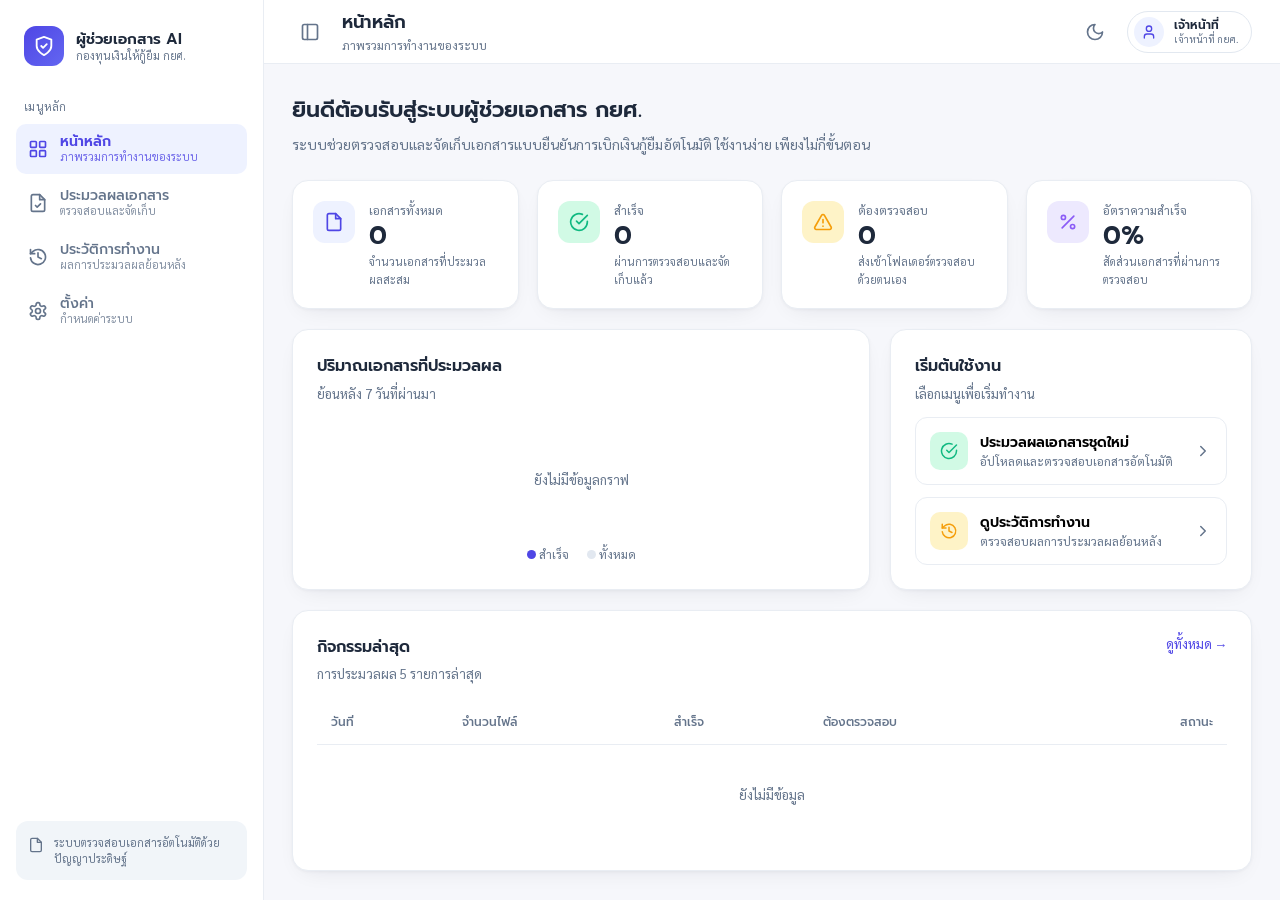
==== web/index.html @ 24e0b492 "feat: migrate to web-based UI with pywebview, add image support and enhanced document validation - R" ====
<!DOCTYPE html>
<html lang="th">
<head>
  <meta charset="UTF-8">
  <meta name="viewport" content="width=device-width, initial-scale=1.0">
  <title>ผู้ช่วยเอกสาร AI — กยศ.</title>
  <link rel="preconnect" href="https://fonts.googleapis.com">
  <link rel="preconnect" href="https://fonts.gstatic.com" crossorigin>
  <link href="https://fonts.googleapis.com/css2?family=Prompt:wght@400;500;600;700&family=Sarabun:wght@400;500;600;700&display=swap" rel="stylesheet">
  <link rel="stylesheet" href="style.css">
</head>
<body data-theme="light">
  <div class="app">
    <!-- ================= SIDEBAR ================= -->
    <aside class="sidebar" id="sidebar">
      <div class="brand">
        <div class="brand-logo">
          <svg viewBox="0 0 24 24" width="22" height="22" fill="none" stroke="currentColor" stroke-width="2" stroke-linecap="round" stroke-linejoin="round"><path d="M12 22s8-4 8-10V5l-8-3-8 3v7c0 6 8 10 8 10z"/><path d="m9 12 2 2 4-4"/></svg>
        </div>
        <div class="brand-text">
          <strong>ผู้ช่วยเอกสาร AI</strong>
          <span>กองทุนเงินให้กู้ยืม กยศ.</span>
        </div>
      </div>

      <div class="nav-label">เมนูหลัก</div>
      <nav class="nav">
        <button class="nav-item active" data-page="dashboard" data-tooltip="หน้าหลัก">
          <svg viewBox="0 0 24 24" width="20" height="20" fill="none" stroke="currentColor" stroke-width="2" stroke-linecap="round" stroke-linejoin="round"><rect x="3" y="3" width="7" height="7" rx="1"/><rect x="14" y="3" width="7" height="7" rx="1"/><rect x="14" y="14" width="7" height="7" rx="1"/><rect x="3" y="14" width="7" height="7" rx="1"/></svg>
          <span><b>หน้าหลัก</b><small>ภาพรวมการทำงานของระบบ</small></span>
        </button>
        <button class="nav-item" data-page="process" data-tooltip="ประมวลผลเอกสาร">
          <svg viewBox="0 0 24 24" width="20" height="20" fill="none" stroke="currentColor" stroke-width="2" stroke-linecap="round" stroke-linejoin="round"><path d="M14 2H6a2 2 0 0 0-2 2v16a2 2 0 0 0 2 2h12a2 2 0 0 0 2-2V8z"/><path d="M14 2v6h6"/><path d="m9 15 2 2 4-4"/></svg>
          <span><b>ประมวลผลเอกสาร</b><small>ตรวจสอบและจัดเก็บ</small></span>
        </button>
        <button class="nav-item" data-page="history" data-tooltip="ประวัติการทำงาน">
          <svg viewBox="0 0 24 24" width="20" height="20" fill="none" stroke="currentColor" stroke-width="2" stroke-linecap="round" stroke-linejoin="round"><path d="M3 3v5h5"/><path d="M3.05 13A9 9 0 1 0 6 5.3L3 8"/><path d="M12 7v5l4 2"/></svg>
          <span><b>ประวัติการทำงาน</b><small>ผลการประมวลผลย้อนหลัง</small></span>
        </button>
        <button class="nav-item" data-page="settings" data-tooltip="ตั้งค่า">
          <svg viewBox="0 0 24 24" width="20" height="20" fill="none" stroke="currentColor" stroke-width="2" stroke-linecap="round" stroke-linejoin="round"><path d="M12.22 2h-.44a2 2 0 0 0-2 2v.18a2 2 0 0 1-1 1.73l-.43.25a2 2 0 0 1-2 0l-.15-.08a2 2 0 0 0-2.73.73l-.22.38a2 2 0 0 0 .73 2.73l.15.1a2 2 0 0 1 1 1.72v.51a2 2 0 0 1-1 1.74l-.15.09a2 2 0 0 0-.73 2.73l.22.38a2 2 0 0 0 2.73.73l.15-.08a2 2 0 0 1 2 0l.43.25a2 2 0 0 1 1 1.73V20a2 2 0 0 0 2 2h.44a2 2 0 0 0 2-2v-.18a2 2 0 0 1 1-1.73l.43-.25a2 2 0 0 1 2 0l.15.08a2 2 0 0 0 2.73-.73l.22-.39a2 2 0 0 0-.73-2.73l-.15-.08a2 2 0 0 1-1-1.74v-.5a2 2 0 0 1 1-1.74l.15-.09a2 2 0 0 0 .73-2.73l-.22-.38a2 2 0 0 0-2.73-.73l-.15.08a2 2 0 0 1-2 0l-.43-.25a2 2 0 0 1-1-1.73V4a2 2 0 0 0-2-2z"/><circle cx="12" cy="12" r="3"/></svg>
          <span><b>ตั้งค่า</b><small>กำหนดค่าระบบ</small></span>
        </button>
      </nav>

      <div class="sidebar-foot">
        <svg viewBox="0 0 24 24" width="16" height="16" fill="none" stroke="currentColor" stroke-width="2" stroke-linecap="round" stroke-linejoin="round"><path d="M14 2H6a2 2 0 0 0-2 2v16a2 2 0 0 0 2 2h12a2 2 0 0 0 2-2V8z"/><path d="M14 2v6h6"/></svg>
        <span>ระบบตรวจสอบเอกสารอัตโนมัติด้วยปัญญาประดิษฐ์</span>
      </div>
    </aside>

    <!-- ================= MAIN ================= -->
    <main class="main">
      <header class="topbar">
        <button class="icon-btn" id="toggleSidebar" title="ซ่อน/แสดงเมนู">
          <svg viewBox="0 0 24 24" width="20" height="20" fill="none" stroke="currentColor" stroke-width="2" stroke-linecap="round" stroke-linejoin="round"><rect x="3" y="3" width="18" height="18" rx="2"/><path d="M9 3v18"/></svg>
        </button>
        <div class="topbar-title">
          <h1 id="pageTitle">หน้าหลัก</h1>
          <p id="pageSubtitle">ภาพรวมการทำงานของระบบ</p>
        </div>
        <div class="topbar-right">
          <button class="icon-btn" id="themeToggle" title="สลับธีม">
            <svg viewBox="0 0 24 24" width="20" height="20" fill="none" stroke="currentColor" stroke-width="2" stroke-linecap="round" stroke-linejoin="round"><path d="M12 3a6 6 0 0 0 9 9 9 9 0 1 1-9-9z"/></svg>
          </button>
          <div class="user-chip">
            <div class="avatar">
              <svg viewBox="0 0 24 24" width="16" height="16" fill="none" stroke="currentColor" stroke-width="2" stroke-linecap="round" stroke-linejoin="round"><path d="M19 21v-2a4 4 0 0 0-4-4H9a4 4 0 0 0-4 4v2"/><circle cx="12" cy="7" r="4"/></svg>
            </div>
            <div class="user-meta">
              <b>เจ้าหน้าที่</b>
              <small>เจ้าหน้าที่ กยศ.</small>
            </div>
          </div>
        </div>
      </header>

      <div class="content">
        <!-- ============ DASHBOARD ============ -->
        <section class="page active" id="page-dashboard">
          <h2 class="welcome">ยินดีต้อนรับสู่ระบบผู้ช่วยเอกสาร กยศ.</h2>
          <p class="welcome-sub">ระบบช่วยตรวจสอบและจัดเก็บเอกสารแบบยืนยันการเบิกเงินกู้ยืมอัตโนมัติ ใช้งานง่าย เพียงไม่กี่ขั้นตอน</p>

          <div class="stat-grid">
            <div class="stat-card">
              <div class="stat-icon indigo"><svg viewBox="0 0 24 24" width="20" height="20" fill="none" stroke="currentColor" stroke-width="2" stroke-linecap="round" stroke-linejoin="round"><path d="M14 2H6a2 2 0 0 0-2 2v16a2 2 0 0 0 2 2h12a2 2 0 0 0 2-2V8z"/><path d="M14 2v6h6"/></svg></div>
              <div class="stat-body"><span>เอกสารทั้งหมด</span><strong id="dashTotal">0</strong><small>จำนวนเอกสารที่ประมวลผลสะสม</small></div>
            </div>
            <div class="stat-card">
              <div class="stat-icon green"><svg viewBox="0 0 24 24" width="20" height="20" fill="none" stroke="currentColor" stroke-width="2" stroke-linecap="round" stroke-linejoin="round"><path d="M22 11.08V12a10 10 0 1 1-5.93-9.14"/><path d="m9 11 3 3L22 4"/></svg></div>
              <div class="stat-body"><span>สำเร็จ</span><strong id="dashSuccess">0</strong><small>ผ่านการตรวจสอบและจัดเก็บแล้ว</small></div>
            </div>
            <div class="stat-card">
              <div class="stat-icon amber"><svg viewBox="0 0 24 24" width="20" height="20" fill="none" stroke="currentColor" stroke-width="2" stroke-linecap="round" stroke-linejoin="round"><path d="m21.73 18-8-14a2 2 0 0 0-3.48 0l-8 14A2 2 0 0 0 4 21h16a2 2 0 0 0 1.73-3z"/><path d="M12 9v4"/><path d="M12 17h.01"/></svg></div>
              <div class="stat-body"><span>ต้องตรวจสอบ</span><strong id="dashManual">0</strong><small>ส่งเข้าโฟลเดอร์ตรวจสอบด้วยตนเอง</small></div>
            </div>
            <div class="stat-card">
              <div class="stat-icon violet"><svg viewBox="0 0 24 24" width="20" height="20" fill="none" stroke="currentColor" stroke-width="2" stroke-linecap="round" stroke-linejoin="round"><line x1="19" y1="5" x2="5" y2="19"/><circle cx="6.5" cy="6.5" r="2.5"/><circle cx="17.5" cy="17.5" r="2.5"/></svg></div>
              <div class="stat-body"><span>อัตราความสำเร็จ</span><strong id="dashRate">0%</strong><small>สัดส่วนเอกสารที่ผ่านการตรวจสอบ</small></div>
            </div>
          </div>

          <div class="dash-columns">
            <div class="card chart-card">
              <h3>ปริมาณเอกสารที่ประมวลผล</h3>
              <p class="muted">ย้อนหลัง 7 วันที่ผ่านมา</p>
              <div class="chart" id="dashChart"></div>
              <div class="chart-legend">
                <span><i class="dot indigo"></i> สำเร็จ</span>
                <span><i class="dot slate"></i> ทั้งหมด</span>
              </div>
            </div>
            <div class="card">
              <h3>เริ่มต้นใช้งาน</h3>
              <p class="muted">เลือกเมนูเพื่อเริ่มทำงาน</p>
              <button class="action-row" data-page="process">
                <span class="action-icon green"><svg viewBox="0 0 24 24" width="18" height="18" fill="none" stroke="currentColor" stroke-width="2" stroke-linecap="round" stroke-linejoin="round"><path d="M22 11.08V12a10 10 0 1 1-5.93-9.14"/><path d="m9 11 3 3L22 4"/></svg></span>
                <span class="action-text"><b>ประมวลผลเอกสารชุดใหม่</b><small>อัปโหลดและตรวจสอบเอกสารอัตโนมัติ</small></span>
                <svg class="chev" viewBox="0 0 24 24" width="18" height="18" fill="none" stroke="currentColor" stroke-width="2" stroke-linecap="round" stroke-linejoin="round"><path d="m9 18 6-6-6-6"/></svg>
              </button>
              <button class="action-row" data-page="history">
                <span class="action-icon amber"><svg viewBox="0 0 24 24" width="18" height="18" fill="none" stroke="currentColor" stroke-width="2" stroke-linecap="round" stroke-linejoin="round"><path d="M3 3v5h5"/><path d="M3.05 13A9 9 0 1 0 6 5.3L3 8"/><path d="M12 7v5l4 2"/></svg></span>
                <span class="action-text"><b>ดูประวัติการทำงาน</b><small>ตรวจสอบผลการประมวลผลย้อนหลัง</small></span>
                <svg class="chev" viewBox="0 0 24 24" width="18" height="18" fill="none" stroke="currentColor" stroke-width="2" stroke-linecap="round" stroke-linejoin="round"><path d="m9 18 6-6-6-6"/></svg>
              </button>
            </div>
          </div>

          <div class="card">
            <div class="card-head">
              <div><h3>กิจกรรมล่าสุด</h3><p class="muted">การประมวลผล 5 รายการล่าสุด</p></div>
              <button class="link-btn" data-page="history">ดูทั้งหมด →</button>
            </div>
            <div class="table-wrap">
              <table class="data-table">
                <thead><tr><th>วันที่</th><th>จำนวนไฟล์</th><th>สำเร็จ</th><th>ต้องตรวจสอบ</th><th style="text-align:right">สถานะ</th></tr></thead>
                <tbody id="dashRecent"><tr><td colspan="5" class="empty">ยังไม่มีข้อมูล</td></tr></tbody>
              </table>
            </div>
          </div>
        </section>

        <!-- ============ PROCESS ============ -->
        <section class="page" id="page-process">
          <div class="card folder-card">
            <div class="folder-row">
              <span class="folder-icon indigo"><svg viewBox="0 0 24 24" width="20" height="20" fill="none" stroke="currentColor" stroke-width="2" stroke-linecap="round" stroke-linejoin="round"><path d="M4 20h16a2 2 0 0 0 2-2V8a2 2 0 0 0-2-2h-7.9a2 2 0 0 1-1.69-.9L9.6 3.9A2 2 0 0 0 7.93 3H4a2 2 0 0 0-2 2v13c0 1.1.9 2 2 2Z"/></svg></span>
              <div class="folder-info">
                <b>โฟลเดอร์ต้นทาง</b>
                <small id="srcPath">ยังไม่ได้เลือกโฟลเดอร์</small>
                <em id="srcHint" class="folder-hint"></em>
              </div>
              <button class="btn ghost" id="pickSource">เลือกโฟลเดอร์</button>
            </div>
            <div class="folder-row">
              <span class="folder-icon slate"><svg viewBox="0 0 24 24" width="20" height="20" fill="none" stroke="currentColor" stroke-width="2" stroke-linecap="round" stroke-linejoin="round"><path d="M4 20h16a2 2 0 0 0 2-2V8a2 2 0 0 0-2-2h-7.9a2 2 0 0 1-1.69-.9L9.6 3.9A2 2 0 0 0 7.93 3H4a2 2 0 0 0-2 2v13c0 1.1.9 2 2 2Z"/></svg></span>
              <div class="folder-info">
                <b>โฟลเดอร์ปลายทาง</b>
                <small id="outPath">ยังไม่ได้เลือกโฟลเดอร์</small>
              </div>
              <button class="btn ghost" id="pickOutput">เลือกโฟลเดอร์</button>
            </div>
          </div>

          <div class="mini-stats">
            <div class="mini-card"><span class="mini-icon slate"><svg viewBox="0 0 24 24" width="18" height="18" fill="none" stroke="currentColor" stroke-width="2" stroke-linecap="round" stroke-linejoin="round"><path d="M14 2H6a2 2 0 0 0-2 2v16a2 2 0 0 0 2 2h12a2 2 0 0 0 2-2V8z"/><path d="M14 2v6h6"/></svg></span><div><strong id="mFiles">0 ไฟล์</strong><small>ไฟล์คงเหลือ / ทั้งหมด</small></div></div>
            <div class="mini-card"><span class="mini-icon green"><svg viewBox="0 0 24 24" width="18" height="18" fill="none" stroke="currentColor" stroke-width="2" stroke-linecap="round" stroke-linejoin="round"><path d="M22 11.08V12a10 10 0 1 1-5.93-9.14"/><path d="m9 11 3 3L22 4"/></svg></span><div><strong id="mOk">0 ไฟล์</strong><small>สำเร็จ</small></div></div>
            <div class="mini-card"><span class="mini-icon amber"><svg viewBox="0 0 24 24" width="18" height="18" fill="none" stroke="currentColor" stroke-width="2" stroke-linecap="round" stroke-linejoin="round"><path d="m21.73 18-8-14a2 2 0 0 0-3.48 0l-8 14A2 2 0 0 0 4 21h16a2 2 0 0 0 1.73-3z"/></svg></span><div><strong id="mManual">0 ไฟล์</strong><small>ต้องตรวจสอบ</small></div></div>
            <div class="mini-card"><span class="mini-icon indigo"><svg viewBox="0 0 24 24" width="18" height="18" fill="none" stroke="currentColor" stroke-width="2" stroke-linecap="round" stroke-linejoin="round"><line x1="12" y1="20" x2="12" y2="10"/><line x1="18" y1="20" x2="18" y2="4"/><line x1="6" y1="20" x2="6" y2="16"/></svg></span><div><strong id="mProgress">0%</strong><small>ความคืบหน้า</small></div></div>
            <div class="mini-card"><span class="mini-icon violet"><svg viewBox="0 0 24 24" width="18" height="18" fill="none" stroke="currentColor" stroke-width="2" stroke-linecap="round" stroke-linejoin="round"><circle cx="12" cy="12" r="10"/><path d="M12 6v6l4 2"/></svg></span><div><strong id="mTime">0:00</strong><small>เวลาที่ใช้</small></div></div>
          </div>

          <div class="proc-buttons">
            <button class="btn success big" id="startBtn"><svg viewBox="0 0 24 24" width="18" height="18" fill="currentColor"><path d="M8 5v14l11-7z"/></svg> เริ่มประมวลผล</button>
            <button class="btn danger-soft big" id="stopBtn" disabled><svg viewBox="0 0 24 24" width="16" height="16" fill="none" stroke="currentColor" stroke-width="2"><rect x="6" y="6" width="12" height="12" rx="1"/></svg> หยุด</button>
            <button class="btn ghost big" id="resetBtn"><svg viewBox="0 0 24 24" width="16" height="16" fill="none" stroke="currentColor" stroke-width="2" stroke-linecap="round" stroke-linejoin="round"><path d="M3 12a9 9 0 1 0 9-9 9.75 9.75 0 0 0-6.74 2.74L3 8"/><path d="M3 3v5h5"/></svg> เริ่มใหม่</button>
          </div>

          <div class="card progress-card">
            <div class="progress-head"><span id="progressLabel">พร้อมเริ่มประมวลผล</span><span id="progressPct" class="pct">0%</span></div>
            <div class="progress-track"><div class="progress-fill" id="progressFill"></div></div>
          </div>

          <div class="card log-card">
            <div class="card-head">
              <div><h3>บันทึกการทำงานโดยละเอียด</h3><p class="muted">แสดงขั้นตอนการทำงานแบบเรียลไทม์ พร้อมวันที่ เวลา และสาเหตุเมื่อเกิดปัญหา</p></div>
              <button class="link-btn" id="clearLogBtn">ล้างบันทึก</button>
            </div>
            <div class="log-list" id="logList">
              <p class="empty">ยังไม่มีบันทึกการทำงาน</p>
            </div>
          </div>

          <div class="card">
            <div class="card-head">
              <div>
                <h3>ผลการตรวจสอบเอกสาร</h3>
                <p class="muted" id="resultCount">แสดง 0 จาก 0 รายการ</p>
              </div>
            </div>
            <div class="result-controls">
              <div class="filter-tabs">
                <button class="tab active" data-filter="all">ทั้งหมด</button>
                <button class="tab" data-filter="success">สำเร็จ</button>
                <button class="tab" data-filter="manual">ต้องตรวจสอบ</button>
              </div>
              <div class="search-box">
                <svg viewBox="0 0 24 24" width="16" height="16" fill="none" stroke="currentColor" stroke-width="2" stroke-linecap="round" stroke-linejoin="round"><circle cx="11" cy="11" r="8"/><path d="m21 21-4.3-4.3"/></svg>
                <input type="text" id="resultSearch" placeholder="ค้นหาชื่อไฟล์หรือชื่อผู้กู้...">
              </div>
            </div>
            <div class="table-wrap">
              <table class="data-table">
                <thead><tr><th>#</th><th>ชื่อไฟล์</th><th>ชื่อ-นามสกุล</th><th>เลขบัตรประชาชน</th><th>ลักษณะเงินกู้</th><th>ลายเซ็น</th><th>ค่าเล่าเรียน</th><th>ค่าครองชีพ/เดือน</th><th>จำนวนเดือน</th><th>ค่าครองชีพรวม</th><th>รวมสุทธิ</th><th>ผลการตรวจสอบ</th></tr></thead>
                <tbody id="resultBody"><tr><td colspan="12" class="empty">ยังไม่มีรายการ กด "เริ่มประมวลผล" เพื่อเริ่มตรวจสอบเอกสาร</td></tr></tbody>
              </table>
            </div>
          </div>
        </section>

        <!-- ============ HISTORY ============ -->
        <section class="page" id="page-history">
          <div class="card">
            <div class="card-head">
              <div><h3>ประวัติการประมวลผล</h3><p class="muted">รายการชุดเอกสารที่เคยประมวลผลทั้งหมด</p></div>
            </div>
            <div class="table-wrap">
              <table class="data-table">
                <thead><tr><th>วันที่ - เวลา</th><th>จำนวนเอกสาร</th><th>สำเร็จ</th><th>ต้องตรวจสอบ</th><th>เวลาที่ใช้</th></tr></thead>
                <tbody id="historyBody"><tr><td colspan="5" class="empty">ยังไม่มีประวัติการประมวลผล</td></tr></tbody>
              </table>
            </div>
          </div>
        </section>

        <!-- ============ SETTINGS ============ -->
        <section class="page" id="page-settings">
          <div class="card">
            <h3 class="card-title-icon"><span class="ci indigo"><svg viewBox="0 0 24 24" width="16" height="16" fill="none" stroke="currentColor" stroke-width="2" stroke-linecap="round" stroke-linejoin="round"><rect x="3" y="11" width="18" height="11" rx="2"/><path d="M7 11V7a5 5 0 0 1 10 0v4"/></svg></span>การเชื่อมต่อโมเดล AI</h3>
            <p class="muted">ตั้งค่าคีย์ API ที่ใช้อ่านและจำแนกเอกสาร (OCR + การจัดหมวดหมู่)</p>
            <label class="field-label"><svg viewBox="0 0 24 24" width="14" height="14" fill="none" stroke="currentColor" stroke-width="2" stroke-linecap="round" stroke-linejoin="round"><path d="m21 2-9.6 9.6"/><circle cx="7.5" cy="15.5" r="5.5"/><path d="m21 2-2 2"/></svg> คีย์ API</label>
            <div class="input-row">
              <input type="password" id="apiKey" placeholder="sk-...">
              <button class="btn ghost" id="testBtn"><svg viewBox="0 0 24 24" width="16" height="16" fill="none" stroke="currentColor" stroke-width="2" stroke-linecap="round" stroke-linejoin="round"><path d="M5 12h14"/><path d="m12 5 7 7-7 7"/></svg> ทดสอบการเชื่อมต่อ</button>
            </div>
            <small class="field-hint" id="apiHint">คีย์จะถูกจัดเก็บอย่างปลอดภัยและใช้เพราะการประมวลผลเอกสาร (ขอฟรีได้ที่ aistudio.google.com/apikey)</small>
          </div>

          <div class="card">
            <h3 class="card-title-icon"><span class="ci indigo"><svg viewBox="0 0 24 24" width="16" height="16" fill="none" stroke="currentColor" stroke-width="2" stroke-linecap="round" stroke-linejoin="round"><path d="M4 7V4h16v3"/><path d="M9 20h6"/><path d="M12 4v16"/></svg></span>พร็อมท์สำหรับ AI (Prompt)</h3>
            <p class="muted">คำสั่งที่ส่งให้ AI ใช้อ่านและดึงข้อมูลจากเอกสาร แก้ไขได้หากต้องการปรับพฤติกรรมการอ่าน</p>
            <label class="field-label">ข้อความพร็อมท์</label>
            <textarea id="promptText" class="prompt-textarea" rows="10" spellcheck="false"></textarea>
            <div class="input-row" style="margin-top:8px;">
              <button class="btn ghost" id="resetPromptBtn" type="button">คืนค่าเริ่มต้น</button>
            </div>
            <small class="field-hint">การเปลี่ยนพร็อมท์จะต้องยืนยันด้วยการพิมพ์คำยืนยันก่อนบันทึก</small>
          </div>

          <div class="card">
            <h3 class="card-title-icon"><span class="ci indigo"><svg viewBox="0 0 24 24" width="16" height="16" fill="none" stroke="currentColor" stroke-width="2" stroke-linecap="round" stroke-linejoin="round"><path d="M4 20h16a2 2 0 0 0 2-2V8a2 2 0 0 0-2-2h-7.9a2 2 0 0 1-1.69-.9L9.6 3.9A2 2 0 0 0 7.93 3H4a2 2 0 0 0-2 2v13c0 1.1.9 2 2 2Z"/></svg></span>โฟลเดอร์เอกสาร</h3>
            <p class="muted">ตำแหน่งไฟล์ต้นทางที่ต้องประมวลผล และปลายทางสำหรับจัดเก็บผลลัพธ์</p>
            <label class="field-label">โฟลเดอร์ต้นทาง</label>
            <div class="input-row">
              <input type="text" id="setSource" placeholder="เลือกโฟลเดอร์ต้นทาง" readonly>
              <button class="btn ghost" id="setPickSource">เลือก</button>
            </div>
            <label class="field-label">โฟลเดอร์ปลายทาง</label>
            <div class="input-row">
              <input type="text" id="setOutput" placeholder="เลือกโฟลเดอร์ปลายทาง" readonly>
              <button class="btn ghost" id="setPickOutput">เลือก</button>
            </div>
            <div class="format-row">
              <span>รูปแบบไฟล์ที่รองรับ:</span>
              <span class="chip">PDF</span><span class="chip">JPG</span><span class="chip">PNG</span><span class="chip">TIFF</span>
            </div>
          </div>

          <div class="settings-actions">
            <span id="saveStatus" class="save-status"></span>
            <button class="btn primary" id="saveBtn"><svg viewBox="0 0 24 24" width="16" height="16" fill="none" stroke="currentColor" stroke-width="2" stroke-linecap="round" stroke-linejoin="round"><path d="M19 21H5a2 2 0 0 1-2-2V5a2 2 0 0 1 2-2h11l5 5v11a2 2 0 0 1-2 2z"/><path d="M17 21v-8H7v8M7 3v5h8"/></svg> บันทึกการตั้งค่า</button>
          </div>
        </section>
      </div>
    </main>
  </div>

  <div class="toast" id="toast"></div>

  <!-- ============ CONFIRM CHANGE MODAL ============ -->
  <div class="modal-overlay" id="confirmModal" hidden>
    <div class="modal-box">
      <h3 id="confirmTitle">ยืนยันการเปลี่ยนแปลง</h3>
      <p id="confirmDesc" class="muted"></p>
      <p class="muted">พิมพ์คำว่า <code id="confirmPhrase"></code> เพื่อยืนยัน</p>
      <input type="text" id="confirmInput" class="modal-input" autocomplete="off" spellcheck="false">
      <div class="modal-actions">
        <button class="btn ghost" id="confirmCancelBtn" type="button">ยกเลิก</button>
        <button class="btn primary" id="confirmOkBtn" type="button" disabled>ยืนยัน</button>
      </div>
    </div>
  </div>

  <script src="app.js"></script>
</body>
</html>
---- web/style.css ----
/* ===== Local font fallback (works offline) ===== */
@font-face {
  font-family: 'SarabunLocal';
  src: url('../fonts/Sarabun-Regular.ttf') format('truetype');
  font-weight: 400; font-display: swap;
}
@font-face {
  font-family: 'SarabunLocal';
  src: url('../fonts/Sarabun-Bold.ttf') format('truetype');
  font-weight: 700; font-display: swap;
}

:root {
  --primary: #4f46e5;
  --primary-dark: #4338ca;
  --primary-light: #eef2ff;
  --bg: #f6f7fb;
  --card: #ffffff;
  --text: #1e293b;
  --text-muted: #64748b;
  --border: #e9edf3;
  --border-strong: #e2e8f0;
  --sidebar-bg: #ffffff;
  --nav-active-bg: #eef2ff;
  --success: #10b981;
  --success-bg: #d1fae5;
  --amber: #f59e0b;
  --amber-bg: #fef3c7;
  --violet: #8b5cf6;
  --violet-bg: #ede9fe;
  --slate: #64748b;
  --slate-bg: #f1f5f9;
  --danger: #ef4444;
  --danger-bg: #fee2e2;
  --radius: 16px;
  --shadow: 0 1px 3px rgba(15,23,42,.04), 0 8px 24px -12px rgba(15,23,42,.12);
  --font-head: 'Prompt', 'SarabunLocal', sans-serif;
  --font-body: 'Sarabun', 'SarabunLocal', sans-serif;
}

[data-theme="dark"] {
  --bg: #0f172a;
  --card: #1e293b;
  --text: #e2e8f0;
  --text-muted: #94a3b8;
  --border: #263449;
  --border-strong: #334155;
  --sidebar-bg: #1e293b;
  --nav-active-bg: #312e81;
  --primary-light: #312e81;
  --slate-bg: #334155;
  --shadow: 0 1px 3px rgba(0,0,0,.3), 0 8px 24px -12px rgba(0,0,0,.5);
}

* { box-sizing: border-box; margin: 0; padding: 0; }

html, body { height: 100%; }

body {
  font-family: var(--font-body);
  background: var(--bg);
  color: var(--text);
  font-size: 14px;
  line-height: 1.6;
  -webkit-font-smoothing: antialiased;
  overflow: hidden;
}

h1, h2, h3, h4, b, strong { font-family: var(--font-head); font-weight: 600; }

/* ===== Layout ===== */
.app { display: flex; height: 100vh; }

.sidebar {
  width: 264px;
  min-width: 264px;
  background: var(--sidebar-bg);
  border-right: 1px solid var(--border);
  display: flex;
  flex-direction: column;
  padding: 20px 16px;
  transition: width .22s ease, min-width .22s ease, padding .22s ease;
}
/* Collapsed = icon rail, not fully hidden. Labels are replaced by hover tooltips. */
.app.collapsed .sidebar { width: 76px; min-width: 76px; padding: 20px 10px; }
.app.collapsed .brand { justify-content: center; padding: 6px 0 20px; }
.app.collapsed .brand-text,
.app.collapsed .nav-label,
.app.collapsed .nav-item span,
.app.collapsed .sidebar-foot span { display: none; }
.app.collapsed .nav-item { justify-content: center; padding: 12px 0; }
.app.collapsed .sidebar-foot { justify-content: center; padding: 12px; }

.brand { display: flex; gap: 12px; align-items: center; padding: 6px 8px 20px; }
.brand-logo {
  width: 40px; height: 40px; border-radius: 12px;
  background: linear-gradient(135deg, #4f46e5, #6366f1);
  color: #fff; display: flex; align-items: center; justify-content: center;
  flex-shrink: 0;
}
.brand-text { display: flex; flex-direction: column; line-height: 1.25; white-space: nowrap; }
.brand-text strong { font-size: 15px; color: var(--text); }
.brand-text span { font-size: 11px; color: var(--text-muted); }

.nav-label { font-size: 11px; color: var(--text-muted); text-transform: uppercase; letter-spacing: .04em; padding: 8px; margin-top: 4px; white-space: nowrap; }

.nav { display: flex; flex-direction: column; gap: 4px; }
.nav-item {
  display: flex; align-items: center; gap: 12px;
  padding: 10px 12px; border: none; border-radius: 10px;
  background: transparent; color: var(--text-muted);
  cursor: pointer; text-align: left; font-family: var(--font-body);
  transition: background .15s, color .15s;
  position: relative;
}
.nav-item svg { flex-shrink: 0; }
.nav-item span { display: flex; flex-direction: column; line-height: 1.2; white-space: nowrap; }
.nav-item span b { font-size: 14px; font-weight: 500; }
.nav-item span small { font-size: 11px; opacity: .8; }
.nav-item:hover { background: var(--slate-bg); color: var(--text); }
.nav-item.active { background: var(--nav-active-bg); color: var(--primary); }
.nav-item.active span b { font-weight: 600; }

/* Tooltip shown next to the icon when the sidebar is collapsed */
.app.collapsed .nav-item[data-tooltip]:hover::after {
  content: attr(data-tooltip);
  position: absolute;
  left: calc(100% + 14px);
  top: 50%;
  transform: translateY(-50%);
  background: var(--text);
  color: var(--card);
  padding: 7px 12px;
  border-radius: 8px;
  font-size: 12px;
  font-family: var(--font-body);
  font-weight: 500;
  white-space: nowrap;
  box-shadow: 0 6px 18px rgba(0,0,0,.2);
  z-index: 60;
  pointer-events: none;
}
.app.collapsed .nav-item[data-tooltip]:hover::before {
  content: '';
  position: absolute;
  left: calc(100% + 6px);
  top: 50%;
  transform: translateY(-50%);
  border: 5px solid transparent;
  border-right-color: var(--text);
  z-index: 60;
  pointer-events: none;
}

.sidebar-foot {
  margin-top: auto; display: flex; gap: 10px; align-items: flex-start;
  padding: 14px 12px; background: var(--slate-bg); border-radius: 12px;
  font-size: 11px; color: var(--text-muted); line-height: 1.4;
}
.sidebar-foot svg { flex-shrink: 0; margin-top: 2px; }

.main { flex: 1; display: flex; flex-direction: column; min-width: 0; }

.topbar {
  height: 64px; display: flex; align-items: center; gap: 14px;
  padding: 0 28px; background: var(--card);
  border-bottom: 1px solid var(--border);
}
.topbar-title { flex: 1; }
.topbar-title h1 { font-size: 18px; }
.topbar-title p { font-size: 12px; color: var(--text-muted); }
.topbar-right { display: flex; align-items: center; gap: 14px; }

.icon-btn {
  width: 36px; height: 36px; border: none; border-radius: 9px;
  background: transparent; color: var(--text-muted); cursor: pointer;
  display: flex; align-items: center; justify-content: center;
}
.icon-btn:hover { background: var(--slate-bg); color: var(--text); }

.user-chip { display: flex; align-items: center; gap: 10px; padding: 5px 12px 5px 6px; border: 1px solid var(--border-strong); border-radius: 100px; }
.avatar { width: 30px; height: 30px; border-radius: 50%; background: var(--primary-light); color: var(--primary); display: flex; align-items: center; justify-content: center; }
.user-meta { display: flex; flex-direction: column; line-height: 1.2; }
.user-meta b { font-size: 12px; }
.user-meta small { font-size: 10px; color: var(--text-muted); }

.content { flex: 1; overflow-y: auto; padding: 28px; }

/* ===== Pages ===== */
.page { display: none; max-width: 1120px; margin: 0 auto; }
.page.active { display: block; animation: fade .2s ease; }
@keyframes fade { from { opacity: 0; transform: translateY(6px); } to { opacity: 1; transform: none; } }

.welcome { font-size: 22px; margin-bottom: 6px; }
.welcome-sub { color: var(--text-muted); margin-bottom: 24px; }

/* ===== Cards ===== */
.card {
  background: var(--card); border: 1px solid var(--border);
  border-radius: var(--radius); padding: 24px; margin-bottom: 20px;
  box-shadow: var(--shadow);
}
.card h3 { font-size: 16px; margin-bottom: 4px; }
.card-head { display: flex; justify-content: space-between; align-items: flex-start; margin-bottom: 16px; }
.muted { color: var(--text-muted); font-size: 13px; }
.card-title-icon { display: flex; align-items: center; gap: 10px; margin-bottom: 4px; }
.ci { width: 30px; height: 30px; border-radius: 9px; display: flex; align-items: center; justify-content: center; }
.ci.indigo { background: var(--primary-light); color: var(--primary); }

/* ===== Stat grid ===== */
.stat-grid { display: grid; grid-template-columns: repeat(4, 1fr); gap: 18px; margin-bottom: 20px; }
.stat-card { background: var(--card); border: 1px solid var(--border); border-radius: var(--radius); padding: 20px; display: flex; gap: 14px; box-shadow: var(--shadow); }
.stat-icon { width: 42px; height: 42px; border-radius: 12px; display: flex; align-items: center; justify-content: center; flex-shrink: 0; }
.stat-body { display: flex; flex-direction: column; }
.stat-body span { font-size: 12px; color: var(--text-muted); }
.stat-body strong { font-size: 26px; line-height: 1.2; }
.stat-body small { font-size: 11px; color: var(--text-muted); margin-top: 2px; }

.stat-icon.indigo, .mini-icon.indigo, .action-icon.indigo, .folder-icon.indigo { background: var(--primary-light); color: var(--primary); }
.stat-icon.green, .mini-icon.green, .action-icon.green { background: var(--success-bg); color: var(--success); }
.stat-icon.amber, .mini-icon.amber, .action-icon.amber { background: var(--amber-bg); color: var(--amber); }
.stat-icon.violet, .mini-icon.violet { background: var(--violet-bg); color: var(--violet); }
.stat-icon.slate, .mini-icon.slate, .folder-icon.slate { background: var(--slate-bg); color: var(--slate); }
.dashSuccess { color: var(--success); }

/* ===== Dashboard columns ===== */
.dash-columns { display: grid; grid-template-columns: 1.6fr 1fr; gap: 20px; }

.chart-card { display: flex; flex-direction: column; }
.chart { flex: 1; display: flex; align-items: flex-end; gap: 14px; height: 180px; margin: 20px 0 10px; }
.chart .bar-group { flex: 1; display: flex; flex-direction: column; align-items: center; gap: 6px; height: 100%; justify-content: flex-end; }
.chart .bars { display: flex; align-items: flex-end; gap: 3px; height: 100%; width: 100%; justify-content: center; }
.chart .bar { width: 12px; border-radius: 4px 4px 0 0; }
.chart .bar.total { background: var(--slate-bg); }
.chart .bar.ok { background: var(--primary); }
.chart .bval { font-size: 11px; color: var(--text-muted); }
.chart .blabel { font-size: 11px; color: var(--text-muted); }
.chart-legend { display: flex; gap: 18px; justify-content: center; font-size: 12px; color: var(--text-muted); }
.dot { display: inline-block; width: 9px; height: 9px; border-radius: 50%; }
.dot.indigo { background: var(--primary); }
.dot.slate { background: var(--border-strong); }

.action-row { display: flex; align-items: center; gap: 12px; width: 100%; padding: 14px; margin-top: 12px; border: 1px solid var(--border); border-radius: 12px; background: transparent; cursor: pointer; text-align: left; font-family: var(--font-body); transition: border-color .15s, background .15s; }
.action-row:hover { border-color: var(--primary); background: var(--primary-light); }
.action-icon { width: 38px; height: 38px; border-radius: 10px; display: flex; align-items: center; justify-content: center; flex-shrink: 0; }
.action-text { flex: 1; display: flex; flex-direction: column; }
.action-text b { font-size: 14px; }
.action-text small { font-size: 12px; color: var(--text-muted); }
.chev { color: var(--text-muted); }
.link-btn { border: none; background: none; color: var(--primary); cursor: pointer; font-family: var(--font-body); font-size: 13px; }

/* ===== Tables ===== */
.table-wrap { overflow-x: auto; }
.data-table { width: 100%; border-collapse: collapse; }
.data-table th { text-align: left; font-family: var(--font-head); font-weight: 500; font-size: 12px; color: var(--text-muted); padding: 12px 14px; border-bottom: 1px solid var(--border); }
.data-table td { padding: 13px 14px; border-bottom: 1px solid var(--border); font-size: 13px; }
.data-table tbody tr:last-child td { border-bottom: none; }
.data-table tbody tr:hover { background: var(--slate-bg); }
.data-table .empty { text-align: center; color: var(--text-muted); padding: 40px 14px; }
.num-cell { text-align: right; white-space: nowrap; font-variant-numeric: tabular-nums; }
.num-ok { color: var(--success); font-weight: 600; }
.num-manual { color: var(--amber); font-weight: 600; }
.time-cell { color: var(--text-muted); display: inline-flex; align-items: center; gap: 5px; }

/* ===== Prompt textarea ===== */
.prompt-textarea {
  width: 100%; box-sizing: border-box; resize: vertical; min-height: 160px;
  font-family: 'SF Mono', Menlo, Consolas, monospace; font-size: 12.5px; line-height: 1.5;
  padding: 12px; border: 1px solid var(--border); border-radius: 10px;
  background: var(--slate-bg); color: var(--text); margin-top: 6px;
}
.prompt-textarea:focus { outline: none; border-color: var(--primary); }

/* ===== Confirm modal ===== */
.modal-overlay {
  position: fixed; inset: 0; background: rgba(0, 0, 0, 0.45);
  display: flex; align-items: center; justify-content: center; z-index: 1000;
}
.modal-overlay[hidden] { display: none; }
.modal-box {
  background: var(--card); border-radius: 14px; padding: 22px 24px;
  width: 100%; max-width: 420px; box-shadow: 0 20px 60px rgba(0, 0, 0, 0.25);
}
.modal-box h3 { margin: 0 0 8px; }
.modal-box p { margin: 4px 0; font-size: 13px; }
.modal-box code {
  background: var(--slate-bg); padding: 2px 6px; border-radius: 6px;
  font-weight: 600; color: var(--danger);
}
.modal-input {
  width: 100%; box-sizing: border-box; margin-top: 10px; padding: 10px 12px;
  border: 1px solid var(--border); border-radius: 8px; font-size: 13px;
  background: var(--slate-bg); color: var(--text);
}
.modal-input:focus { outline: none; border-color: var(--primary); }
.modal-actions { display: flex; justify-content: flex-end; gap: 10px; margin-top: 16px; }

/* ===== Process page ===== */
.folder-card { padding: 12px; }
.folder-row { display: flex; align-items: center; gap: 14px; padding: 14px; border-radius: 12px; }
.folder-row + .folder-row { border-top: 1px solid var(--border); border-radius: 0; }
.folder-icon { width: 42px; height: 42px; border-radius: 12px; display: flex; align-items: center; justify-content: center; flex-shrink: 0; }
.folder-info { flex: 1; display: flex; flex-direction: column; min-width: 0; }
.folder-info b { font-size: 14px; }
.folder-info small { font-size: 12px; color: var(--text-muted); word-break: break-all; }
.folder-hint { font-size: 12px; color: var(--success); font-style: normal; margin-top: 2px; }

.mini-stats { display: grid; grid-template-columns: repeat(5, 1fr); gap: 14px; margin-bottom: 18px; }
.mini-card { background: var(--card); border: 1px solid var(--border); border-radius: 14px; padding: 16px; display: flex; gap: 12px; align-items: center; box-shadow: var(--shadow); }
.mini-icon { width: 38px; height: 38px; border-radius: 10px; display: flex; align-items: center; justify-content: center; flex-shrink: 0; }
.mini-card strong { font-size: 18px; display: block; line-height: 1.1; }
.mini-card small { font-size: 11px; color: var(--text-muted); }

.proc-buttons { display: grid; grid-template-columns: 2fr 1fr 1fr; gap: 14px; margin-bottom: 18px; }

.btn { display: inline-flex; align-items: center; justify-content: center; gap: 8px; padding: 10px 18px; border-radius: 10px; border: 1px solid transparent; font-family: var(--font-body); font-size: 14px; font-weight: 500; cursor: pointer; transition: all .15s; }
.btn.big { padding: 15px; font-size: 15px; }
.btn:disabled { opacity: .5; cursor: not-allowed; }
.btn.primary { background: var(--primary); color: #fff; }
.btn.primary:hover:not(:disabled) { background: var(--primary-dark); }
.btn.success { background: var(--success); color: #fff; }
.btn.success:hover:not(:disabled) { background: #059669; }
.btn.danger-soft { background: var(--danger-bg); color: var(--danger); }
.btn.danger-soft:hover:not(:disabled) { background: #fecaca; }
.btn.ghost { background: var(--card); border-color: var(--border-strong); color: var(--text); }
.btn.ghost:hover:not(:disabled) { background: var(--slate-bg); }

.progress-card { padding: 20px 24px; }
.progress-head { display: flex; justify-content: space-between; margin-bottom: 10px; font-size: 13px; }
.progress-head .pct { color: var(--primary); font-weight: 600; }
.progress-track { height: 8px; background: var(--slate-bg); border-radius: 100px; overflow: hidden; }
.progress-fill { height: 100%; width: 0; background: linear-gradient(90deg, #4f46e5, #6366f1); border-radius: 100px; transition: width .3s ease; }

.result-controls { display: flex; justify-content: space-between; align-items: center; gap: 14px; margin-bottom: 8px; flex-wrap: wrap; }
.filter-tabs { display: flex; gap: 6px; background: var(--slate-bg); padding: 4px; border-radius: 10px; }
.tab { border: none; background: transparent; padding: 7px 16px; border-radius: 7px; cursor: pointer; font-family: var(--font-body); font-size: 13px; color: var(--text-muted); }
.tab.active { background: var(--card); color: var(--text); box-shadow: 0 1px 2px rgba(0,0,0,.06); font-weight: 500; }
.search-box { display: flex; align-items: center; gap: 8px; border: 1px solid var(--border-strong); border-radius: 10px; padding: 8px 12px; color: var(--text-muted); min-width: 260px; }
.search-box input { border: none; background: transparent; outline: none; flex: 1; font-family: var(--font-body); font-size: 13px; color: var(--text); }

.status-pill { display: inline-flex; align-items: center; gap: 5px; padding: 3px 10px; border-radius: 100px; font-size: 12px; font-weight: 500; font-family: var(--font-head); }
.status-pill.success { background: var(--success-bg); color: var(--success); }
.status-pill.manual { background: var(--amber-bg); color: var(--amber); }
.status-pill.live { background: var(--primary-light); color: var(--primary); animation: pulse-live 1.4s ease-in-out infinite; }
@keyframes pulse-live { 0%, 100% { opacity: 1; } 50% { opacity: .55; } }
.sign-yes { color: var(--success); }
.sign-no { color: var(--danger); }

/* ===== Log panel ===== */
.log-card .card-head { margin-bottom: 10px; }
.log-list { max-height: 260px; overflow-y: auto; display: flex; flex-direction: column; gap: 8px; padding-right: 4px; }
.log-list .empty { text-align: center; color: var(--text-muted); padding: 30px 14px; font-size: 13px; }
.log-item { display: flex; gap: 10px; align-items: flex-start; padding: 10px 12px; border-radius: 10px; background: var(--slate-bg); border-left: 3px solid var(--border-strong); font-size: 13px; }
.log-item .log-time { color: var(--text-muted); font-size: 11px; white-space: nowrap; min-width: 118px; }
.log-item .log-step { font-family: var(--font-head); font-weight: 600; font-size: 11px; padding: 2px 9px; border-radius: 100px; white-space: nowrap; background: var(--card); border: 1px solid var(--border-strong); color: var(--text-muted); }
.log-item .log-msg { flex: 1; color: var(--text); line-height: 1.5; }
.log-item.info { border-left-color: var(--slate); }
.log-item.success { border-left-color: var(--success); background: var(--success-bg); }
.log-item.success .log-step { color: var(--success); border-color: transparent; }
.log-item.warning { border-left-color: var(--amber); background: var(--amber-bg); }
.log-item.warning .log-step { color: var(--amber); border-color: transparent; }
.log-item.error { border-left-color: var(--danger); background: var(--danger-bg); }
.log-item.error .log-step { color: var(--danger); border-color: transparent; }

/* ===== Settings ===== */
.field-label { display: flex; align-items: center; gap: 6px; font-size: 13px; font-weight: 500; margin: 16px 0 8px; }
.input-row { display: flex; gap: 10px; }
.input-row input { flex: 1; padding: 11px 14px; border: 1px solid var(--border-strong); border-radius: 10px; font-family: var(--font-body); font-size: 14px; background: var(--card); color: var(--text); outline: none; }
.input-row input:focus { border-color: var(--primary); }
.field-hint { display: block; font-size: 12px; color: var(--text-muted); margin-top: 8px; }
.field-hint.ok { color: var(--success); }
.field-hint.err { color: var(--danger); }
.format-row { display: flex; align-items: center; gap: 8px; margin-top: 18px; font-size: 13px; color: var(--text-muted); flex-wrap: wrap; }
.chip { background: var(--slate-bg); color: var(--text-muted); padding: 3px 10px; border-radius: 6px; font-size: 11px; font-weight: 600; font-family: var(--font-head); }
.settings-actions { display: flex; justify-content: flex-end; align-items: center; gap: 14px; }
.save-status { font-size: 13px; color: var(--success); }

/* ===== Toast ===== */
.toast {
  position: fixed; bottom: 24px; left: 50%; transform: translateX(-50%) translateY(80px);
  background: #1e293b; color: #fff; padding: 12px 22px; border-radius: 12px;
  font-size: 14px; box-shadow: 0 10px 30px rgba(0,0,0,.25); opacity: 0;
  transition: all .3s ease; z-index: 1000; pointer-events: none;
}
.toast.show { transform: translateX(-50%) translateY(0); opacity: 1; }
.toast.err { background: var(--danger); }
.toast.ok { background: var(--success); }

/* ===== Responsive ===== */
@media (max-width: 1000px) {
  .stat-grid { grid-template-columns: repeat(2, 1fr); }
  .mini-stats { grid-template-columns: repeat(2, 1fr); }
  .dash-columns { grid-template-columns: 1fr; }
  .proc-buttons { grid-template-columns: 1fr; }
}
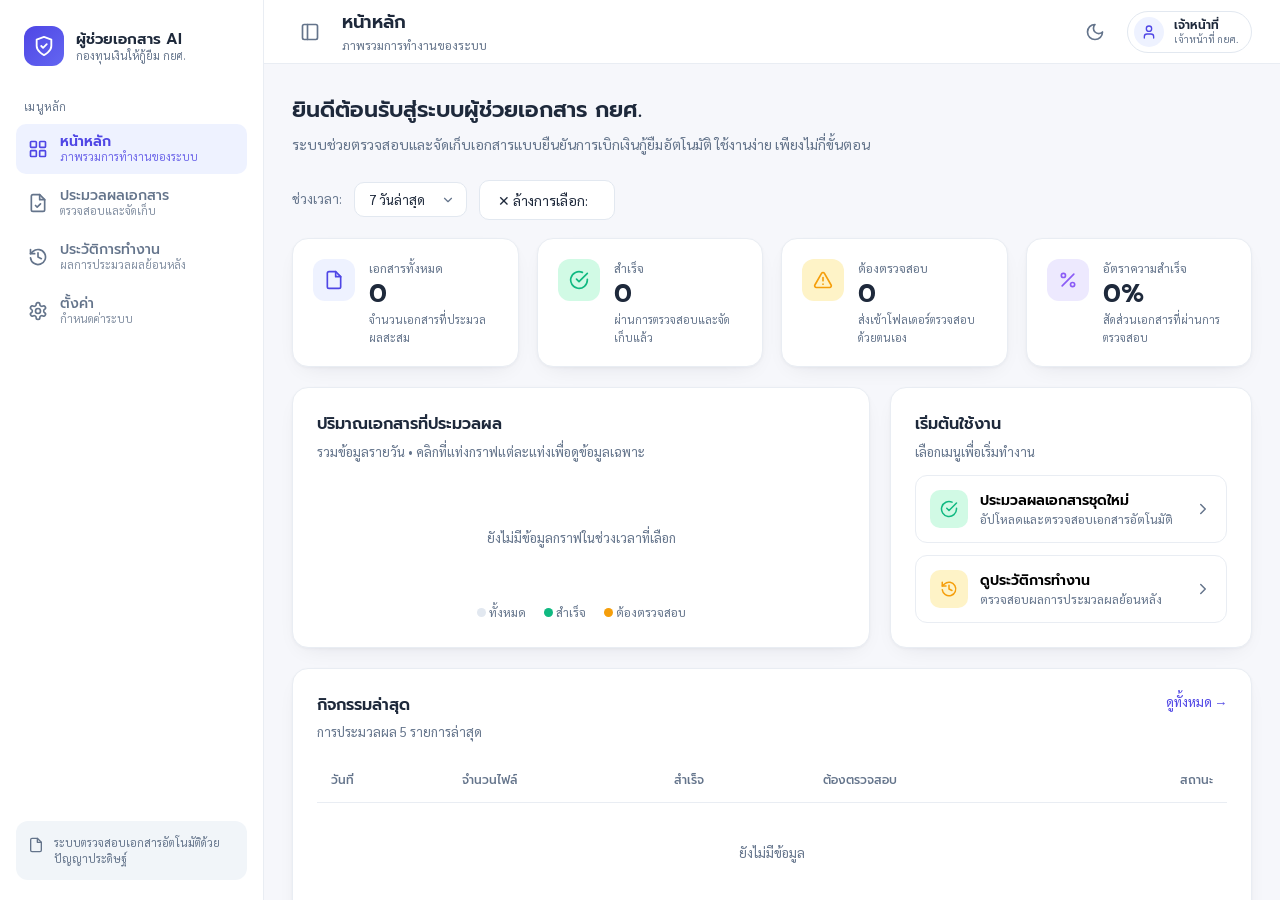
==== commit 1118c4be: "feat: add interactive dashboard filtering and prompt versioning support alongside document collectio" ====
--- a/web/index.html
+++ b/web/index.html
@@ -81,6 +81,20 @@
           <h2 class="welcome">ยินดีต้อนรับสู่ระบบผู้ช่วยเอกสาร กยศ.</h2>
           <p class="welcome-sub">ระบบช่วยตรวจสอบและจัดเก็บเอกสารแบบยืนยันการเบิกเงินกู้ยืมอัตโนมัติ ใช้งานง่าย เพียงไม่กี่ขั้นตอน</p>
 
+          <div class="dash-filterbar">
+            <span class="dash-filter-label">ช่วงเวลา:</span>
+            <div class="select-wrapper">
+              <select id="dashRangeSelect" class="size-select">
+                <option value="today">วันนี้</option>
+                <option value="7d" selected>7 วันล่าสุด</option>
+                <option value="30d">30 วันล่าสุด</option>
+                <option value="all">ทั้งหมด</option>
+              </select>
+              <svg class="select-arrow" viewBox="0 0 24 24" width="14" height="14" fill="none" stroke="currentColor" stroke-width="2" stroke-linecap="round" stroke-linejoin="round"><path d="m6 9 6 6 6-6"/></svg>
+            </div>
+            <button class="btn ghost dash-clear-sel" id="dashClearSel" hidden>✕ ล้างการเลือก: <b id="dashSelLabel"></b></button>
+          </div>
+
           <div class="stat-grid">
             <div class="stat-card">
               <div class="stat-icon indigo"><svg viewBox="0 0 24 24" width="20" height="20" fill="none" stroke="currentColor" stroke-width="2" stroke-linecap="round" stroke-linejoin="round"><path d="M14 2H6a2 2 0 0 0-2 2v16a2 2 0 0 0 2 2h12a2 2 0 0 0 2-2V8z"/><path d="M14 2v6h6"/></svg></div>
@@ -90,7 +104,7 @@
               <div class="stat-icon green"><svg viewBox="0 0 24 24" width="20" height="20" fill="none" stroke="currentColor" stroke-width="2" stroke-linecap="round" stroke-linejoin="round"><path d="M22 11.08V12a10 10 0 1 1-5.93-9.14"/><path d="m9 11 3 3L22 4"/></svg></div>
               <div class="stat-body"><span>สำเร็จ</span><strong id="dashSuccess">0</strong><small>ผ่านการตรวจสอบและจัดเก็บแล้ว</small></div>
             </div>
-            <div class="stat-card">
+            <div class="stat-card clickable-card" id="dashManualCard" title="คลิกเพื่อเปิดโฟลเดอร์ตรวจสอบด้วยตนเอง (Manual)">
               <div class="stat-icon amber"><svg viewBox="0 0 24 24" width="20" height="20" fill="none" stroke="currentColor" stroke-width="2" stroke-linecap="round" stroke-linejoin="round"><path d="m21.73 18-8-14a2 2 0 0 0-3.48 0l-8 14A2 2 0 0 0 4 21h16a2 2 0 0 0 1.73-3z"/><path d="M12 9v4"/><path d="M12 17h.01"/></svg></div>
               <div class="stat-body"><span>ต้องตรวจสอบ</span><strong id="dashManual">0</strong><small>ส่งเข้าโฟลเดอร์ตรวจสอบด้วยตนเอง</small></div>
             </div>
@@ -103,11 +117,12 @@
           <div class="dash-columns">
             <div class="card chart-card">
               <h3>ปริมาณเอกสารที่ประมวลผล</h3>
-              <p class="muted">ย้อนหลัง 7 วันที่ผ่านมา</p>
+              <p class="muted" id="chartSub">รวมข้อมูลรายวัน • คลิกที่แท่งกราฟเพื่อดูข้อมูลเฉพาะวันนั้น</p>
               <div class="chart" id="dashChart"></div>
               <div class="chart-legend">
-                <span><i class="dot indigo"></i> สำเร็จ</span>
                 <span><i class="dot slate"></i> ทั้งหมด</span>
+                <span><i class="dot green"></i> สำเร็จ</span>
+                <span><i class="dot amber"></i> ต้องตรวจสอบ</span>
               </div>
             </div>
             <div class="card">
@@ -165,9 +180,10 @@
           <div class="mini-stats">
             <div class="mini-card"><span class="mini-icon slate"><svg viewBox="0 0 24 24" width="18" height="18" fill="none" stroke="currentColor" stroke-width="2" stroke-linecap="round" stroke-linejoin="round"><path d="M14 2H6a2 2 0 0 0-2 2v16a2 2 0 0 0 2 2h12a2 2 0 0 0 2-2V8z"/><path d="M14 2v6h6"/></svg></span><div><strong id="mFiles">0 ไฟล์</strong><small>ไฟล์คงเหลือ / ทั้งหมด</small></div></div>
             <div class="mini-card"><span class="mini-icon green"><svg viewBox="0 0 24 24" width="18" height="18" fill="none" stroke="currentColor" stroke-width="2" stroke-linecap="round" stroke-linejoin="round"><path d="M22 11.08V12a10 10 0 1 1-5.93-9.14"/><path d="m9 11 3 3L22 4"/></svg></span><div><strong id="mOk">0 ไฟล์</strong><small>สำเร็จ</small></div></div>
-            <div class="mini-card"><span class="mini-icon amber"><svg viewBox="0 0 24 24" width="18" height="18" fill="none" stroke="currentColor" stroke-width="2" stroke-linecap="round" stroke-linejoin="round"><path d="m21.73 18-8-14a2 2 0 0 0-3.48 0l-8 14A2 2 0 0 0 4 21h16a2 2 0 0 0 1.73-3z"/></svg></span><div><strong id="mManual">0 ไฟล์</strong><small>ต้องตรวจสอบ</small></div></div>
+            <div class="mini-card clickable-card" id="processManualCard" title="คลิกเพื่อเปิดโฟลเดอร์ตรวจสอบด้วยตนเอง (Manual)"><span class="mini-icon amber"><svg viewBox="0 0 24 24" width="18" height="18" fill="none" stroke="currentColor" stroke-width="2" stroke-linecap="round" stroke-linejoin="round"><path d="m21.73 18-8-14a2 2 0 0 0-3.48 0l-8 14A2 2 0 0 0 4 21h16a2 2 0 0 0 1.73-3z"/></svg></span><div><strong id="mManual">0 ไฟล์</strong><small>ต้องตรวจสอบ</small></div></div>
             <div class="mini-card"><span class="mini-icon indigo"><svg viewBox="0 0 24 24" width="18" height="18" fill="none" stroke="currentColor" stroke-width="2" stroke-linecap="round" stroke-linejoin="round"><line x1="12" y1="20" x2="12" y2="10"/><line x1="18" y1="20" x2="18" y2="4"/><line x1="6" y1="20" x2="6" y2="16"/></svg></span><div><strong id="mProgress">0%</strong><small>ความคืบหน้า</small></div></div>
             <div class="mini-card"><span class="mini-icon violet"><svg viewBox="0 0 24 24" width="18" height="18" fill="none" stroke="currentColor" stroke-width="2" stroke-linecap="round" stroke-linejoin="round"><circle cx="12" cy="12" r="10"/><path d="M12 6v6l4 2"/></svg></span><div><strong id="mTime">0:00</strong><small>เวลาที่ใช้</small></div></div>
+            <div class="mini-card"><span class="mini-icon violet"><svg viewBox="0 0 24 24" width="18" height="18" fill="none" stroke="currentColor" stroke-width="2" stroke-linecap="round" stroke-linejoin="round"><path d="M10 2h4"/><path d="M12 14v-4"/><circle cx="12" cy="14" r="8"/></svg></span><div><strong id="mAvg">-</strong><small>เวลาเฉลี่ย/ไฟล์</small></div></div>
           </div>
 
           <div class="proc-buttons">
@@ -204,9 +220,24 @@
                 <button class="tab" data-filter="success">สำเร็จ</button>
                 <button class="tab" data-filter="manual">ต้องตรวจสอบ</button>
               </div>
-              <div class="search-box">
-                <svg viewBox="0 0 24 24" width="16" height="16" fill="none" stroke="currentColor" stroke-width="2" stroke-linecap="round" stroke-linejoin="round"><circle cx="11" cy="11" r="8"/><path d="m21 21-4.3-4.3"/></svg>
-                <input type="text" id="resultSearch" placeholder="ค้นหาชื่อไฟล์หรือชื่อผู้กู้...">
+              <div class="result-actions">
+                <div class="page-size-group">
+                  <label for="pageSizeSelect" class="size-label">แสดงหน้าละ</label>
+                  <div class="select-wrapper">
+                    <select id="pageSizeSelect" class="size-select">
+                      <option value="10">10 รายการ</option>
+                      <option value="25">25 รายการ</option>
+                      <option value="50">50 รายการ</option>
+                      <option value="80">80 รายการ</option>
+                      <option value="100">100 รายการ</option>
+                    </select>
+                    <svg class="select-arrow" viewBox="0 0 24 24" width="14" height="14" fill="none" stroke="currentColor" stroke-width="2" stroke-linecap="round" stroke-linejoin="round"><path d="m6 9 6 6 6-6"/></svg>
+                  </div>
+                </div>
+                <div class="search-box">
+                  <svg viewBox="0 0 24 24" width="16" height="16" fill="none" stroke="currentColor" stroke-width="2" stroke-linecap="round" stroke-linejoin="round"><circle cx="11" cy="11" r="8"/><path d="m21 21-4.3-4.3"/></svg>
+                  <input type="text" id="resultSearch" placeholder="ค้นหาชื่อไฟล์หรือชื่อผู้กู้...">
+                </div>
               </div>
             </div>
             <div class="table-wrap">
@@ -215,6 +246,12 @@
                 <tbody id="resultBody"><tr><td colspan="12" class="empty">ยังไม่มีรายการ กด "เริ่มประมวลผล" เพื่อเริ่มตรวจสอบเอกสาร</td></tr></tbody>
               </table>
             </div>
+            <div class="pagination-bar" id="resultPagination">
+              <div class="pagination-info" id="paginationInfo">
+                แสดง 0 รายการ
+              </div>
+              <div class="pagination-controls" id="paginationButtons"></div>
+            </div>
           </div>
         </section>
 
@@ -226,8 +263,8 @@
             </div>
             <div class="table-wrap">
               <table class="data-table">
-                <thead><tr><th>วันที่ - เวลา</th><th>จำนวนเอกสาร</th><th>สำเร็จ</th><th>ต้องตรวจสอบ</th><th>เวลาที่ใช้</th></tr></thead>
-                <tbody id="historyBody"><tr><td colspan="5" class="empty">ยังไม่มีประวัติการประมวลผล</td></tr></tbody>
+                <thead><tr><th>เริ่มเมื่อ</th><th>เสร็จสิ้นเมื่อ</th><th>จำนวนเอกสาร</th><th>สำเร็จ</th><th>ต้องตรวจสอบ</th><th>เวลาที่ใช้</th><th>เฉลี่ย/ไฟล์</th><th>สถานะ</th></tr></thead>
+                <tbody id="historyBody"><tr><td colspan="8" class="empty">ยังไม่มีประวัติการประมวลผล</td></tr></tbody>
               </table>
             </div>
           </div>
@@ -243,18 +280,32 @@
               <input type="password" id="apiKey" placeholder="sk-...">
               <button class="btn ghost" id="testBtn"><svg viewBox="0 0 24 24" width="16" height="16" fill="none" stroke="currentColor" stroke-width="2" stroke-linecap="round" stroke-linejoin="round"><path d="M5 12h14"/><path d="m12 5 7 7-7 7"/></svg> ทดสอบการเชื่อมต่อ</button>
             </div>
-            <small class="field-hint" id="apiHint">คีย์จะถูกจัดเก็บอย่างปลอดภัยและใช้เพราะการประมวลผลเอกสาร (ขอฟรีได้ที่ aistudio.google.com/apikey)</small>
+            <small class="field-hint" id="apiHint">การทดสอบการเชื่อมต่อจะต้องพิมพ์คำยืนยัน <code>confirm change api</code> ก่อน · ขอคีย์ฟรีได้ที่ aistudio.google.com/apikey</small>
           </div>
 
           <div class="card">
             <h3 class="card-title-icon"><span class="ci indigo"><svg viewBox="0 0 24 24" width="16" height="16" fill="none" stroke="currentColor" stroke-width="2" stroke-linecap="round" stroke-linejoin="round"><path d="M4 7V4h16v3"/><path d="M9 20h6"/><path d="M12 4v16"/></svg></span>พร็อมท์สำหรับ AI (Prompt)</h3>
             <p class="muted">คำสั่งที่ส่งให้ AI ใช้อ่านและดึงข้อมูลจากเอกสาร แก้ไขได้หากต้องการปรับพฤติกรรมการอ่าน</p>
+            <label class="field-label">เวอร์ชันพร็อมท์</label>
+            <div class="input-row">
+              <div class="select-wrapper" style="flex:1">
+                <select id="promptVersionSelect" class="size-select" style="width:100%">
+                  <option value="">เวอร์ชันปัจจุบัน (ที่ใช้งานอยู่)</option>
+                </select>
+                <svg class="select-arrow" viewBox="0 0 24 24" width="14" height="14" fill="none" stroke="currentColor" stroke-width="2" stroke-linecap="round" stroke-linejoin="round"><path d="m6 9 6 6 6-6"/></svg>
+              </div>
+            </div>
+            <small class="field-hint">ระบบจะบันทึกทุกเวอร์ชันที่เคยบันทึกไว้อัตโนมัติ — เลือกเวอร์ชันเก่าเพื่อโหลดข้อความมาดู/แก้ไข แล้วกด "บันทึกพร็อมท์" เพื่อกลับไปใช้เวอร์ชันนั้น</small>
             <label class="field-label">ข้อความพร็อมท์</label>
             <textarea id="promptText" class="prompt-textarea" rows="10" spellcheck="false"></textarea>
-            <div class="input-row" style="margin-top:8px;">
+            <div class="input-row" style="margin-top:10px; justify-content: flex-end;">
               <button class="btn ghost" id="resetPromptBtn" type="button">คืนค่าเริ่มต้น</button>
-            </div>
-            <small class="field-hint">การเปลี่ยนพร็อมท์จะต้องยืนยันด้วยการพิมพ์คำยืนยันก่อนบันทึก</small>
+              <button class="btn primary" id="savePromptBtn" type="button">
+                <svg viewBox="0 0 24 24" width="15" height="15" fill="none" stroke="currentColor" stroke-width="2" stroke-linecap="round" stroke-linejoin="round"><path d="M19 21H5a2 2 0 0 1-2-2V5a2 2 0 0 1 2-2h11l5 5v11a2 2 0 0 1-2 2z"/><path d="M17 21v-8H7v8M7 3v5h8"/></svg>
+                บันทึกพร็อมท์
+              </button>
+            </div>
+            <small class="field-hint">การบันทึกพร็อมท์จะต้องพิมพ์คำยืนยัน <code>confirm change prompt</code> ก่อน</small>
           </div>
 
           <div class="card">
@@ -292,7 +343,7 @@
     <div class="modal-box">
       <h3 id="confirmTitle">ยืนยันการเปลี่ยนแปลง</h3>
       <p id="confirmDesc" class="muted"></p>
-      <p class="muted">พิมพ์คำว่า <code id="confirmPhrase"></code> เพื่อยืนยัน</p>
+      <p class="muted" id="confirmPhraseRow">พิมพ์คำว่า <code id="confirmPhrase"></code> เพื่อยืนยัน</p>
       <input type="text" id="confirmInput" class="modal-input" autocomplete="off" spellcheck="false">
       <div class="modal-actions">
         <button class="btn ghost" id="confirmCancelBtn" type="button">ยกเลิก</button>
--- a/web/style.css
+++ b/web/style.css
@@ -210,6 +210,9 @@
 /* ===== Stat grid ===== */
 .stat-grid { display: grid; grid-template-columns: repeat(4, 1fr); gap: 18px; margin-bottom: 20px; }
 .stat-card { background: var(--card); border: 1px solid var(--border); border-radius: var(--radius); padding: 20px; display: flex; gap: 14px; box-shadow: var(--shadow); }
+.clickable-card { cursor: pointer; transition: transform 0.15s, border-color 0.15s; }
+.clickable-card:hover { transform: translateY(-2px); border-color: var(--primary); }
+.clickable-row { cursor: pointer; }
 .stat-icon { width: 42px; height: 42px; border-radius: 12px; display: flex; align-items: center; justify-content: center; flex-shrink: 0; }
 .stat-body { display: flex; flex-direction: column; }
 .stat-body span { font-size: 12px; color: var(--text-muted); }
@@ -230,15 +233,32 @@
 .chart { flex: 1; display: flex; align-items: flex-end; gap: 14px; height: 180px; margin: 20px 0 10px; }
 .chart .bar-group { flex: 1; display: flex; flex-direction: column; align-items: center; gap: 6px; height: 100%; justify-content: flex-end; }
 .chart .bars { display: flex; align-items: flex-end; gap: 3px; height: 100%; width: 100%; justify-content: center; }
-.chart .bar { width: 12px; border-radius: 4px 4px 0 0; }
-.chart .bar.total { background: var(--slate-bg); }
-.chart .bar.ok { background: var(--primary); }
+.chart .bar { width: 12px; border-radius: 4px 4px 0 0; cursor: pointer; transition: opacity .2s, transform .15s, filter .15s; position: relative; }
+.chart .bar:hover { transform: scaleY(1.06) scaleX(1.3); filter: brightness(1.15); z-index: 2; }
+.chart .bar.total { background: var(--border-strong); }
+.chart .bar.ok { background: var(--success); }
+.chart .bar.manual { background: var(--amber); }
+.chart .bar.bar-selected { transform: scaleX(1.4); filter: brightness(1.1); box-shadow: 0 0 10px rgba(0,0,0,.15); z-index: 2; }
+.chart .bar.bar-dim { opacity: .18; }
 .chart .bval { font-size: 11px; color: var(--text-muted); }
 .chart .blabel { font-size: 11px; color: var(--text-muted); }
+.chart .bar-group.clickable { border-radius: 8px; padding: 4px 2px 2px; transition: background .15s, opacity .15s; }
+.chart .bar-group.clickable:hover { background: var(--slate-bg); }
+.chart .bar-group.has-sel { background: var(--primary-light); }
+.chart .bar-group.has-sel .bval, .chart .bar-group.has-sel .blabel { color: var(--primary); font-weight: 700; }
+.chart .bar-group.dim { opacity: .35; }
 .chart-legend { display: flex; gap: 18px; justify-content: center; font-size: 12px; color: var(--text-muted); }
 .dot { display: inline-block; width: 9px; height: 9px; border-radius: 50%; }
 .dot.indigo { background: var(--primary); }
 .dot.slate { background: var(--border-strong); }
+.dot.green { background: var(--success); }
+.dot.amber { background: var(--amber); }
+
+/* ===== Dashboard filter bar ===== */
+.dash-filterbar { display: flex; align-items: center; gap: 12px; margin-bottom: 18px; flex-wrap: wrap; }
+.dash-filter-label { font-size: 13px; color: var(--text-muted); font-weight: 500; }
+.dash-clear-sel { font-size: 12.5px; padding: 7px 12px; }
+.dash-clear-sel b { color: var(--primary); }
 
 .action-row { display: flex; align-items: center; gap: 12px; width: 100%; padding: 14px; margin-top: 12px; border: 1px solid var(--border); border-radius: 12px; background: transparent; cursor: pointer; text-align: left; font-family: var(--font-body); transition: border-color .15s, background .15s; }
 .action-row:hover { border-color: var(--primary); background: var(--primary-light); }
@@ -305,7 +325,7 @@
 .folder-info small { font-size: 12px; color: var(--text-muted); word-break: break-all; }
 .folder-hint { font-size: 12px; color: var(--success); font-style: normal; margin-top: 2px; }
 
-.mini-stats { display: grid; grid-template-columns: repeat(5, 1fr); gap: 14px; margin-bottom: 18px; }
+.mini-stats { display: grid; grid-template-columns: repeat(6, 1fr); gap: 14px; margin-bottom: 18px; }
 .mini-card { background: var(--card); border: 1px solid var(--border); border-radius: 14px; padding: 16px; display: flex; gap: 12px; align-items: center; box-shadow: var(--shadow); }
 .mini-icon { width: 38px; height: 38px; border-radius: 10px; display: flex; align-items: center; justify-content: center; flex-shrink: 0; }
 .mini-card strong { font-size: 18px; display: block; line-height: 1.1; }
@@ -331,17 +351,38 @@
 .progress-track { height: 8px; background: var(--slate-bg); border-radius: 100px; overflow: hidden; }
 .progress-fill { height: 100%; width: 0; background: linear-gradient(90deg, #4f46e5, #6366f1); border-radius: 100px; transition: width .3s ease; }
 
-.result-controls { display: flex; justify-content: space-between; align-items: center; gap: 14px; margin-bottom: 8px; flex-wrap: wrap; }
+.result-controls { display: flex; justify-content: space-between; align-items: center; gap: 14px; margin-bottom: 12px; flex-wrap: wrap; }
+.result-actions { display: flex; align-items: center; gap: 12px; flex-wrap: wrap; }
 .filter-tabs { display: flex; gap: 6px; background: var(--slate-bg); padding: 4px; border-radius: 10px; }
-.tab { border: none; background: transparent; padding: 7px 16px; border-radius: 7px; cursor: pointer; font-family: var(--font-body); font-size: 13px; color: var(--text-muted); }
-.tab.active { background: var(--card); color: var(--text); box-shadow: 0 1px 2px rgba(0,0,0,.06); font-weight: 500; }
-.search-box { display: flex; align-items: center; gap: 8px; border: 1px solid var(--border-strong); border-radius: 10px; padding: 8px 12px; color: var(--text-muted); min-width: 260px; }
+.tab { border: none; background: transparent; padding: 7px 16px; border-radius: 7px; cursor: pointer; font-family: var(--font-body); font-size: 13px; color: var(--text-muted); transition: all 0.15s; }
+.tab.active { background: var(--card); color: var(--text); box-shadow: 0 1px 2px rgba(0,0,0,.06); font-weight: 600; }
+.page-size-group { display: flex; align-items: center; gap: 8px; }
+.size-label { font-family: var(--font-body); font-size: 13px; color: var(--text-muted); font-weight: 500; white-space: nowrap; cursor: pointer; }
+.select-wrapper { position: relative; display: inline-flex; align-items: center; }
+.size-select { appearance: none; -webkit-appearance: none; font-family: var(--font-body); font-size: 13px; font-weight: 500; color: var(--text); background: var(--card); border: 1px solid var(--border-strong); border-radius: 10px; padding: 8px 34px 8px 14px; cursor: pointer; outline: none; transition: all 0.15s ease; }
+.size-select:hover, .size-select:focus { border-color: var(--primary); }
+.select-arrow { position: absolute; right: 12px; pointer-events: none; color: var(--text-muted); }
+.search-box { display: flex; align-items: center; gap: 8px; border: 1px solid var(--border-strong); border-radius: 10px; padding: 8px 12px; color: var(--text-muted); min-width: 240px; background: var(--card); }
 .search-box input { border: none; background: transparent; outline: none; flex: 1; font-family: var(--font-body); font-size: 13px; color: var(--text); }
+
+/* ===== Pagination Bar ===== */
+.pagination-bar { display: flex; justify-content: space-between; align-items: center; gap: 16px; padding: 14px 18px; border-top: 1px solid var(--border); background: var(--card); border-bottom-left-radius: var(--radius); border-bottom-right-radius: var(--radius); flex-wrap: wrap; }
+.pagination-info { font-size: 13px; color: var(--text-muted); display: flex; align-items: center; gap: 8px; flex-wrap: wrap; }
+.page-info-highlight { color: var(--text); font-weight: 600; }
+.page-total-badge { background: var(--primary-light); color: var(--primary); padding: 2px 10px; border-radius: 100px; font-size: 12px; font-weight: 600; font-family: var(--font-head); }
+.pagination-controls { display: flex; align-items: center; gap: 6px; flex-wrap: wrap; }
+.page-btn { border: 1px solid var(--border-strong); background: var(--card); color: var(--text); padding: 6px 12px; border-radius: 8px; font-family: var(--font-body); font-size: 13px; font-weight: 500; cursor: pointer; transition: all 0.15s ease; min-width: 36px; display: inline-flex; align-items: center; justify-content: center; }
+.page-btn:hover:not(:disabled):not(.ellipsis) { border-color: var(--primary); color: var(--primary); background: var(--primary-light); }
+.page-btn.active { background: var(--primary); border-color: var(--primary); color: #ffffff; font-weight: 600; box-shadow: 0 2px 6px rgba(79, 70, 229, 0.25); }
+.page-btn:disabled { opacity: 0.45; cursor: not-allowed; border-color: var(--border); }
+.page-btn.ellipsis { border: none; background: transparent; cursor: default; color: var(--text-muted); padding: 6px 4px; }
 
 .status-pill { display: inline-flex; align-items: center; gap: 5px; padding: 3px 10px; border-radius: 100px; font-size: 12px; font-weight: 500; font-family: var(--font-head); }
 .status-pill.success { background: var(--success-bg); color: var(--success); }
 .status-pill.manual { background: var(--amber-bg); color: var(--amber); }
 .status-pill.live { background: var(--primary-light); color: var(--primary); animation: pulse-live 1.4s ease-in-out infinite; }
+.status-pill.stopped { background: var(--amber-bg); color: var(--amber); }
+.status-pill.crashed { background: var(--danger-bg); color: var(--danger); }
 @keyframes pulse-live { 0%, 100% { opacity: 1; } 50% { opacity: .55; } }
 .sign-yes { color: var(--success); }
 .sign-no { color: var(--danger); }
@@ -361,6 +402,7 @@
 .log-item.warning .log-step { color: var(--amber); border-color: transparent; }
 .log-item.error { border-left-color: var(--danger); background: var(--danger-bg); }
 .log-item.error .log-step { color: var(--danger); border-color: transparent; }
+.log-hint { display: block; margin-top: 5px; padding: 6px 10px; border-radius: 8px; background: var(--card); font-size: 12.5px; color: var(--text-muted); line-height: 1.5; }
 
 /* ===== Settings ===== */
 .field-label { display: flex; align-items: center; gap: 6px; font-size: 13px; font-weight: 500; margin: 16px 0 8px; }
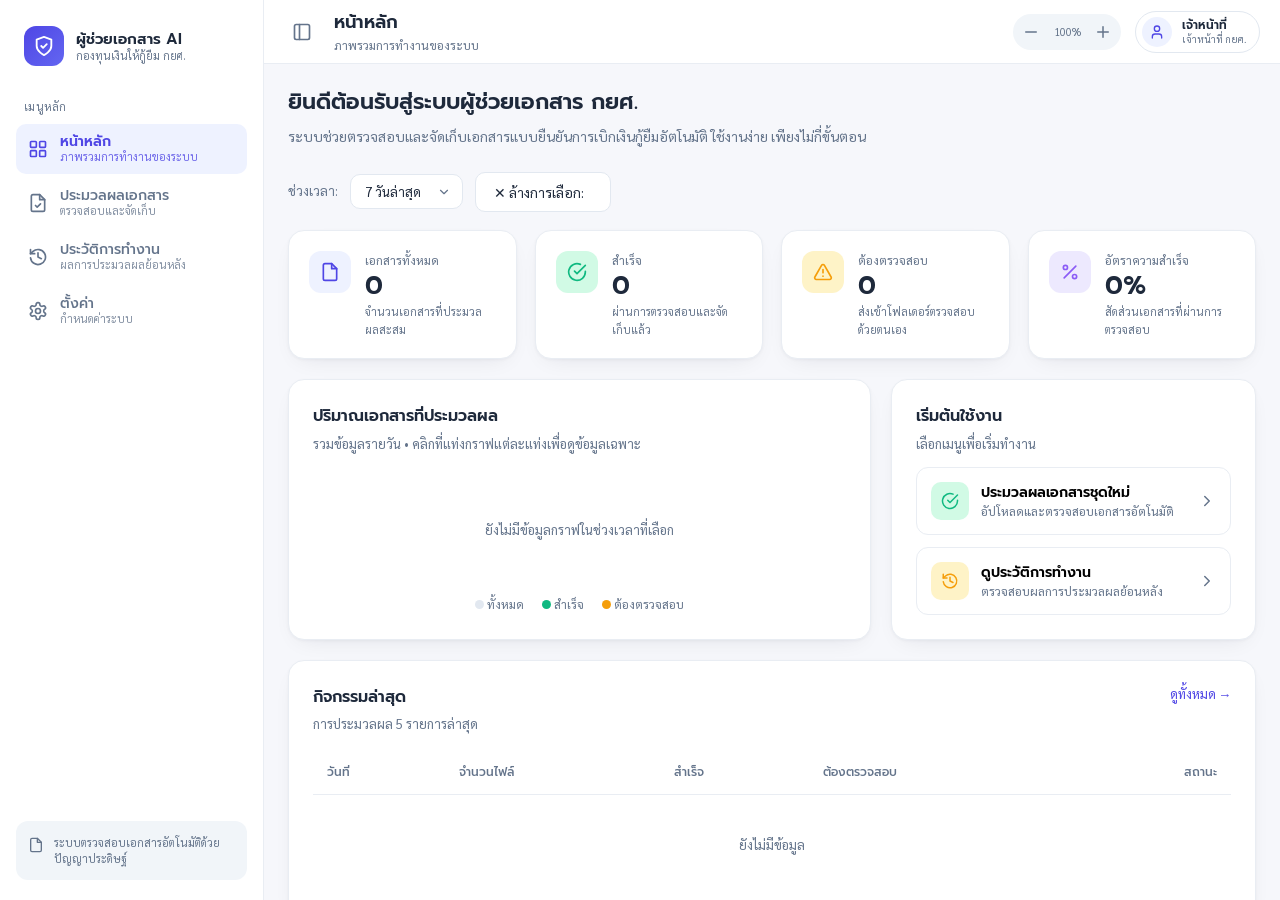
==== commit 3cf66f03: "feat: refactor prompt versioning to file-based storage, add atomic file operations, and implement fo" ====
--- a/web/index.html
+++ b/web/index.html
@@ -60,9 +60,15 @@
           <p id="pageSubtitle">ภาพรวมการทำงานของระบบ</p>
         </div>
         <div class="topbar-right">
-          <button class="icon-btn" id="themeToggle" title="สลับธีม">
-            <svg viewBox="0 0 24 24" width="20" height="20" fill="none" stroke="currentColor" stroke-width="2" stroke-linecap="round" stroke-linejoin="round"><path d="M12 3a6 6 0 0 0 9 9 9 9 0 1 1-9-9z"/></svg>
-          </button>
+          <div class="font-scale-control">
+            <button class="icon-btn" id="fontDecreaseBtn" title="ลดขนาดตัวอักษร">
+              <svg viewBox="0 0 24 24" width="18" height="18" fill="none" stroke="currentColor" stroke-width="2" stroke-linecap="round" stroke-linejoin="round"><path d="M5 12h14"/></svg>
+            </button>
+            <span class="font-scale-label" id="fontScaleLabel">100%</span>
+            <button class="icon-btn" id="fontIncreaseBtn" title="เพิ่มขนาดตัวอักษร">
+              <svg viewBox="0 0 24 24" width="18" height="18" fill="none" stroke="currentColor" stroke-width="2" stroke-linecap="round" stroke-linejoin="round"><path d="M12 5v14M5 12h14"/></svg>
+            </button>
+          </div>
           <div class="user-chip">
             <div class="avatar">
               <svg viewBox="0 0 24 24" width="16" height="16" fill="none" stroke="currentColor" stroke-width="2" stroke-linecap="round" stroke-linejoin="round"><path d="M19 21v-2a4 4 0 0 0-4-4H9a4 4 0 0 0-4 4v2"/><circle cx="12" cy="7" r="4"/></svg>
--- a/web/style.css
+++ b/web/style.css
@@ -36,6 +36,18 @@
   --shadow: 0 1px 3px rgba(15,23,42,.04), 0 8px 24px -12px rgba(15,23,42,.12);
   --font-head: 'Prompt', 'SarabunLocal', sans-serif;
   --font-body: 'Sarabun', 'SarabunLocal', sans-serif;
+  --font-scale: 1.0;
+  --fs-xxs: calc(10px * var(--font-scale));
+  --fs-xs: calc(11px * var(--font-scale));
+  --fs-sm: calc(12px * var(--font-scale));
+  --fs-smd: calc(12.5px * var(--font-scale));
+  --fs-md: calc(13px * var(--font-scale));
+  --fs-base: calc(14px * var(--font-scale));
+  --fs-lg: calc(15px * var(--font-scale));
+  --fs-xl: calc(16px * var(--font-scale));
+  --fs-2xl: calc(18px * var(--font-scale));
+  --fs-3xl: calc(22px * var(--font-scale));
+  --fs-4xl: calc(26px * var(--font-scale));
 }
 
 [data-theme="dark"] {
@@ -60,7 +72,7 @@
   font-family: var(--font-body);
   background: var(--bg);
   color: var(--text);
-  font-size: 14px;
+  font-size: var(--fs-base);
   line-height: 1.6;
   -webkit-font-smoothing: antialiased;
   overflow: hidden;
@@ -99,10 +111,10 @@
   flex-shrink: 0;
 }
 .brand-text { display: flex; flex-direction: column; line-height: 1.25; white-space: nowrap; }
-.brand-text strong { font-size: 15px; color: var(--text); }
-.brand-text span { font-size: 11px; color: var(--text-muted); }
-
-.nav-label { font-size: 11px; color: var(--text-muted); text-transform: uppercase; letter-spacing: .04em; padding: 8px; margin-top: 4px; white-space: nowrap; }
+.brand-text strong { font-size: var(--fs-lg); color: var(--text); }
+.brand-text span { font-size: var(--fs-xs); color: var(--text-muted); }
+
+.nav-label { font-size: var(--fs-xs); color: var(--text-muted); text-transform: uppercase; letter-spacing: .04em; padding: 8px; margin-top: 4px; white-space: nowrap; }
 
 .nav { display: flex; flex-direction: column; gap: 4px; }
 .nav-item {
@@ -115,8 +127,8 @@
 }
 .nav-item svg { flex-shrink: 0; }
 .nav-item span { display: flex; flex-direction: column; line-height: 1.2; white-space: nowrap; }
-.nav-item span b { font-size: 14px; font-weight: 500; }
-.nav-item span small { font-size: 11px; opacity: .8; }
+.nav-item span b { font-size: var(--fs-base); font-weight: 500; }
+.nav-item span small { font-size: var(--fs-xs); opacity: .8; }
 .nav-item:hover { background: var(--slate-bg); color: var(--text); }
 .nav-item.active { background: var(--nav-active-bg); color: var(--primary); }
 .nav-item.active span b { font-weight: 600; }
@@ -132,7 +144,7 @@
   color: var(--card);
   padding: 7px 12px;
   border-radius: 8px;
-  font-size: 12px;
+  font-size: var(--fs-sm);
   font-family: var(--font-body);
   font-weight: 500;
   white-space: nowrap;
@@ -155,7 +167,7 @@
 .sidebar-foot {
   margin-top: auto; display: flex; gap: 10px; align-items: flex-start;
   padding: 14px 12px; background: var(--slate-bg); border-radius: 12px;
-  font-size: 11px; color: var(--text-muted); line-height: 1.4;
+  font-size: var(--fs-xs); color: var(--text-muted); line-height: 1.4;
 }
 .sidebar-foot svg { flex-shrink: 0; margin-top: 2px; }
 
@@ -163,12 +175,12 @@
 
 .topbar {
   height: 64px; display: flex; align-items: center; gap: 14px;
-  padding: 0 28px; background: var(--card);
+  padding: 0 20px; background: var(--card);
   border-bottom: 1px solid var(--border);
 }
 .topbar-title { flex: 1; }
-.topbar-title h1 { font-size: 18px; }
-.topbar-title p { font-size: 12px; color: var(--text-muted); }
+.topbar-title h1 { font-size: var(--fs-2xl); }
+.topbar-title p { font-size: var(--fs-sm); color: var(--text-muted); }
 .topbar-right { display: flex; align-items: center; gap: 14px; }
 
 .icon-btn {
@@ -178,20 +190,24 @@
 }
 .icon-btn:hover { background: var(--slate-bg); color: var(--text); }
 
+.font-scale-control { display: flex; align-items: center; gap: 2px; background: var(--slate-bg); border-radius: 100px; padding: 3px; }
+.font-scale-control .icon-btn { width: 30px; height: 30px; }
+.font-scale-label { font-size: var(--fs-xs); color: var(--text-muted); min-width: 38px; text-align: center; user-select: none; }
+
 .user-chip { display: flex; align-items: center; gap: 10px; padding: 5px 12px 5px 6px; border: 1px solid var(--border-strong); border-radius: 100px; }
 .avatar { width: 30px; height: 30px; border-radius: 50%; background: var(--primary-light); color: var(--primary); display: flex; align-items: center; justify-content: center; }
 .user-meta { display: flex; flex-direction: column; line-height: 1.2; }
-.user-meta b { font-size: 12px; }
-.user-meta small { font-size: 10px; color: var(--text-muted); }
-
-.content { flex: 1; overflow-y: auto; padding: 28px; }
+.user-meta b { font-size: var(--fs-sm); }
+.user-meta small { font-size: var(--fs-xxs); color: var(--text-muted); }
+
+.content { flex: 1; overflow-y: auto; padding: 20px 24px; }
 
 /* ===== Pages ===== */
-.page { display: none; max-width: 1120px; margin: 0 auto; }
+.page { display: none; max-width: 1440px; margin: 0 auto; }
 .page.active { display: block; animation: fade .2s ease; }
 @keyframes fade { from { opacity: 0; transform: translateY(6px); } to { opacity: 1; transform: none; } }
 
-.welcome { font-size: 22px; margin-bottom: 6px; }
+.welcome { font-size: var(--fs-3xl); margin-bottom: 6px; }
 .welcome-sub { color: var(--text-muted); margin-bottom: 24px; }
 
 /* ===== Cards ===== */
@@ -200,9 +216,9 @@
   border-radius: var(--radius); padding: 24px; margin-bottom: 20px;
   box-shadow: var(--shadow);
 }
-.card h3 { font-size: 16px; margin-bottom: 4px; }
+.card h3 { font-size: var(--fs-xl); margin-bottom: 4px; }
 .card-head { display: flex; justify-content: space-between; align-items: flex-start; margin-bottom: 16px; }
-.muted { color: var(--text-muted); font-size: 13px; }
+.muted { color: var(--text-muted); font-size: var(--fs-md); }
 .card-title-icon { display: flex; align-items: center; gap: 10px; margin-bottom: 4px; }
 .ci { width: 30px; height: 30px; border-radius: 9px; display: flex; align-items: center; justify-content: center; }
 .ci.indigo { background: var(--primary-light); color: var(--primary); }
@@ -215,9 +231,9 @@
 .clickable-row { cursor: pointer; }
 .stat-icon { width: 42px; height: 42px; border-radius: 12px; display: flex; align-items: center; justify-content: center; flex-shrink: 0; }
 .stat-body { display: flex; flex-direction: column; }
-.stat-body span { font-size: 12px; color: var(--text-muted); }
-.stat-body strong { font-size: 26px; line-height: 1.2; }
-.stat-body small { font-size: 11px; color: var(--text-muted); margin-top: 2px; }
+.stat-body span { font-size: var(--fs-sm); color: var(--text-muted); }
+.stat-body strong { font-size: var(--fs-4xl); line-height: 1.2; }
+.stat-body small { font-size: var(--fs-xs); color: var(--text-muted); margin-top: 2px; }
 
 .stat-icon.indigo, .mini-icon.indigo, .action-icon.indigo, .folder-icon.indigo { background: var(--primary-light); color: var(--primary); }
 .stat-icon.green, .mini-icon.green, .action-icon.green { background: var(--success-bg); color: var(--success); }
@@ -240,14 +256,14 @@
 .chart .bar.manual { background: var(--amber); }
 .chart .bar.bar-selected { transform: scaleX(1.4); filter: brightness(1.1); box-shadow: 0 0 10px rgba(0,0,0,.15); z-index: 2; }
 .chart .bar.bar-dim { opacity: .18; }
-.chart .bval { font-size: 11px; color: var(--text-muted); }
-.chart .blabel { font-size: 11px; color: var(--text-muted); }
+.chart .bval { font-size: var(--fs-xs); color: var(--text-muted); }
+.chart .blabel { font-size: var(--fs-xs); color: var(--text-muted); }
 .chart .bar-group.clickable { border-radius: 8px; padding: 4px 2px 2px; transition: background .15s, opacity .15s; }
 .chart .bar-group.clickable:hover { background: var(--slate-bg); }
 .chart .bar-group.has-sel { background: var(--primary-light); }
 .chart .bar-group.has-sel .bval, .chart .bar-group.has-sel .blabel { color: var(--primary); font-weight: 700; }
 .chart .bar-group.dim { opacity: .35; }
-.chart-legend { display: flex; gap: 18px; justify-content: center; font-size: 12px; color: var(--text-muted); }
+.chart-legend { display: flex; gap: 18px; justify-content: center; font-size: var(--fs-sm); color: var(--text-muted); }
 .dot { display: inline-block; width: 9px; height: 9px; border-radius: 50%; }
 .dot.indigo { background: var(--primary); }
 .dot.slate { background: var(--border-strong); }
@@ -256,24 +272,24 @@
 
 /* ===== Dashboard filter bar ===== */
 .dash-filterbar { display: flex; align-items: center; gap: 12px; margin-bottom: 18px; flex-wrap: wrap; }
-.dash-filter-label { font-size: 13px; color: var(--text-muted); font-weight: 500; }
-.dash-clear-sel { font-size: 12.5px; padding: 7px 12px; }
+.dash-filter-label { font-size: var(--fs-md); color: var(--text-muted); font-weight: 500; }
+.dash-clear-sel { font-size: var(--fs-smd); padding: 7px 12px; }
 .dash-clear-sel b { color: var(--primary); }
 
 .action-row { display: flex; align-items: center; gap: 12px; width: 100%; padding: 14px; margin-top: 12px; border: 1px solid var(--border); border-radius: 12px; background: transparent; cursor: pointer; text-align: left; font-family: var(--font-body); transition: border-color .15s, background .15s; }
 .action-row:hover { border-color: var(--primary); background: var(--primary-light); }
 .action-icon { width: 38px; height: 38px; border-radius: 10px; display: flex; align-items: center; justify-content: center; flex-shrink: 0; }
 .action-text { flex: 1; display: flex; flex-direction: column; }
-.action-text b { font-size: 14px; }
-.action-text small { font-size: 12px; color: var(--text-muted); }
+.action-text b { font-size: var(--fs-base); }
+.action-text small { font-size: var(--fs-sm); color: var(--text-muted); }
 .chev { color: var(--text-muted); }
-.link-btn { border: none; background: none; color: var(--primary); cursor: pointer; font-family: var(--font-body); font-size: 13px; }
+.link-btn { border: none; background: none; color: var(--primary); cursor: pointer; font-family: var(--font-body); font-size: var(--fs-md); }
 
 /* ===== Tables ===== */
 .table-wrap { overflow-x: auto; }
 .data-table { width: 100%; border-collapse: collapse; }
-.data-table th { text-align: left; font-family: var(--font-head); font-weight: 500; font-size: 12px; color: var(--text-muted); padding: 12px 14px; border-bottom: 1px solid var(--border); }
-.data-table td { padding: 13px 14px; border-bottom: 1px solid var(--border); font-size: 13px; }
+.data-table th { text-align: left; font-family: var(--font-head); font-weight: 500; font-size: var(--fs-sm); color: var(--text-muted); padding: 12px 14px; border-bottom: 1px solid var(--border); }
+.data-table td { padding: 13px 14px; border-bottom: 1px solid var(--border); font-size: var(--fs-md); }
 .data-table tbody tr:last-child td { border-bottom: none; }
 .data-table tbody tr:hover { background: var(--slate-bg); }
 .data-table .empty { text-align: center; color: var(--text-muted); padding: 40px 14px; }
@@ -285,7 +301,7 @@
 /* ===== Prompt textarea ===== */
 .prompt-textarea {
   width: 100%; box-sizing: border-box; resize: vertical; min-height: 160px;
-  font-family: 'SF Mono', Menlo, Consolas, monospace; font-size: 12.5px; line-height: 1.5;
+  font-family: 'SF Mono', Menlo, Consolas, monospace; font-size: var(--fs-smd); line-height: 1.5;
   padding: 12px; border: 1px solid var(--border); border-radius: 10px;
   background: var(--slate-bg); color: var(--text); margin-top: 6px;
 }
@@ -302,14 +318,14 @@
   width: 100%; max-width: 420px; box-shadow: 0 20px 60px rgba(0, 0, 0, 0.25);
 }
 .modal-box h3 { margin: 0 0 8px; }
-.modal-box p { margin: 4px 0; font-size: 13px; }
+.modal-box p { margin: 4px 0; font-size: var(--fs-md); }
 .modal-box code {
   background: var(--slate-bg); padding: 2px 6px; border-radius: 6px;
   font-weight: 600; color: var(--danger);
 }
 .modal-input {
   width: 100%; box-sizing: border-box; margin-top: 10px; padding: 10px 12px;
-  border: 1px solid var(--border); border-radius: 8px; font-size: 13px;
+  border: 1px solid var(--border); border-radius: 8px; font-size: var(--fs-md);
   background: var(--slate-bg); color: var(--text);
 }
 .modal-input:focus { outline: none; border-color: var(--primary); }
@@ -321,20 +337,20 @@
 .folder-row + .folder-row { border-top: 1px solid var(--border); border-radius: 0; }
 .folder-icon { width: 42px; height: 42px; border-radius: 12px; display: flex; align-items: center; justify-content: center; flex-shrink: 0; }
 .folder-info { flex: 1; display: flex; flex-direction: column; min-width: 0; }
-.folder-info b { font-size: 14px; }
-.folder-info small { font-size: 12px; color: var(--text-muted); word-break: break-all; }
-.folder-hint { font-size: 12px; color: var(--success); font-style: normal; margin-top: 2px; }
+.folder-info b { font-size: var(--fs-base); }
+.folder-info small { font-size: var(--fs-sm); color: var(--text-muted); word-break: break-all; }
+.folder-hint { font-size: var(--fs-sm); color: var(--success); font-style: normal; margin-top: 2px; }
 
 .mini-stats { display: grid; grid-template-columns: repeat(6, 1fr); gap: 14px; margin-bottom: 18px; }
 .mini-card { background: var(--card); border: 1px solid var(--border); border-radius: 14px; padding: 16px; display: flex; gap: 12px; align-items: center; box-shadow: var(--shadow); }
 .mini-icon { width: 38px; height: 38px; border-radius: 10px; display: flex; align-items: center; justify-content: center; flex-shrink: 0; }
-.mini-card strong { font-size: 18px; display: block; line-height: 1.1; }
-.mini-card small { font-size: 11px; color: var(--text-muted); }
+.mini-card strong { font-size: var(--fs-2xl); display: block; line-height: 1.1; }
+.mini-card small { font-size: var(--fs-xs); color: var(--text-muted); }
 
 .proc-buttons { display: grid; grid-template-columns: 2fr 1fr 1fr; gap: 14px; margin-bottom: 18px; }
 
-.btn { display: inline-flex; align-items: center; justify-content: center; gap: 8px; padding: 10px 18px; border-radius: 10px; border: 1px solid transparent; font-family: var(--font-body); font-size: 14px; font-weight: 500; cursor: pointer; transition: all .15s; }
-.btn.big { padding: 15px; font-size: 15px; }
+.btn { display: inline-flex; align-items: center; justify-content: center; gap: 8px; padding: 10px 18px; border-radius: 10px; border: 1px solid transparent; font-family: var(--font-body); font-size: var(--fs-base); font-weight: 500; cursor: pointer; transition: all .15s; }
+.btn.big { padding: 15px; font-size: var(--fs-lg); }
 .btn:disabled { opacity: .5; cursor: not-allowed; }
 .btn.primary { background: var(--primary); color: #fff; }
 .btn.primary:hover:not(:disabled) { background: var(--primary-dark); }
@@ -346,7 +362,7 @@
 .btn.ghost:hover:not(:disabled) { background: var(--slate-bg); }
 
 .progress-card { padding: 20px 24px; }
-.progress-head { display: flex; justify-content: space-between; margin-bottom: 10px; font-size: 13px; }
+.progress-head { display: flex; justify-content: space-between; margin-bottom: 10px; font-size: var(--fs-md); }
 .progress-head .pct { color: var(--primary); font-weight: 600; }
 .progress-track { height: 8px; background: var(--slate-bg); border-radius: 100px; overflow: hidden; }
 .progress-fill { height: 100%; width: 0; background: linear-gradient(90deg, #4f46e5, #6366f1); border-radius: 100px; transition: width .3s ease; }
@@ -354,30 +370,30 @@
 .result-controls { display: flex; justify-content: space-between; align-items: center; gap: 14px; margin-bottom: 12px; flex-wrap: wrap; }
 .result-actions { display: flex; align-items: center; gap: 12px; flex-wrap: wrap; }
 .filter-tabs { display: flex; gap: 6px; background: var(--slate-bg); padding: 4px; border-radius: 10px; }
-.tab { border: none; background: transparent; padding: 7px 16px; border-radius: 7px; cursor: pointer; font-family: var(--font-body); font-size: 13px; color: var(--text-muted); transition: all 0.15s; }
+.tab { border: none; background: transparent; padding: 7px 16px; border-radius: 7px; cursor: pointer; font-family: var(--font-body); font-size: var(--fs-md); color: var(--text-muted); transition: all 0.15s; }
 .tab.active { background: var(--card); color: var(--text); box-shadow: 0 1px 2px rgba(0,0,0,.06); font-weight: 600; }
 .page-size-group { display: flex; align-items: center; gap: 8px; }
-.size-label { font-family: var(--font-body); font-size: 13px; color: var(--text-muted); font-weight: 500; white-space: nowrap; cursor: pointer; }
+.size-label { font-family: var(--font-body); font-size: var(--fs-md); color: var(--text-muted); font-weight: 500; white-space: nowrap; cursor: pointer; }
 .select-wrapper { position: relative; display: inline-flex; align-items: center; }
-.size-select { appearance: none; -webkit-appearance: none; font-family: var(--font-body); font-size: 13px; font-weight: 500; color: var(--text); background: var(--card); border: 1px solid var(--border-strong); border-radius: 10px; padding: 8px 34px 8px 14px; cursor: pointer; outline: none; transition: all 0.15s ease; }
+.size-select { appearance: none; -webkit-appearance: none; font-family: var(--font-body); font-size: var(--fs-md); font-weight: 500; color: var(--text); background: var(--card); border: 1px solid var(--border-strong); border-radius: 10px; padding: 8px 34px 8px 14px; cursor: pointer; outline: none; transition: all 0.15s ease; }
 .size-select:hover, .size-select:focus { border-color: var(--primary); }
 .select-arrow { position: absolute; right: 12px; pointer-events: none; color: var(--text-muted); }
 .search-box { display: flex; align-items: center; gap: 8px; border: 1px solid var(--border-strong); border-radius: 10px; padding: 8px 12px; color: var(--text-muted); min-width: 240px; background: var(--card); }
-.search-box input { border: none; background: transparent; outline: none; flex: 1; font-family: var(--font-body); font-size: 13px; color: var(--text); }
+.search-box input { border: none; background: transparent; outline: none; flex: 1; font-family: var(--font-body); font-size: var(--fs-md); color: var(--text); }
 
 /* ===== Pagination Bar ===== */
 .pagination-bar { display: flex; justify-content: space-between; align-items: center; gap: 16px; padding: 14px 18px; border-top: 1px solid var(--border); background: var(--card); border-bottom-left-radius: var(--radius); border-bottom-right-radius: var(--radius); flex-wrap: wrap; }
-.pagination-info { font-size: 13px; color: var(--text-muted); display: flex; align-items: center; gap: 8px; flex-wrap: wrap; }
+.pagination-info { font-size: var(--fs-md); color: var(--text-muted); display: flex; align-items: center; gap: 8px; flex-wrap: wrap; }
 .page-info-highlight { color: var(--text); font-weight: 600; }
-.page-total-badge { background: var(--primary-light); color: var(--primary); padding: 2px 10px; border-radius: 100px; font-size: 12px; font-weight: 600; font-family: var(--font-head); }
+.page-total-badge { background: var(--primary-light); color: var(--primary); padding: 2px 10px; border-radius: 100px; font-size: var(--fs-sm); font-weight: 600; font-family: var(--font-head); }
 .pagination-controls { display: flex; align-items: center; gap: 6px; flex-wrap: wrap; }
-.page-btn { border: 1px solid var(--border-strong); background: var(--card); color: var(--text); padding: 6px 12px; border-radius: 8px; font-family: var(--font-body); font-size: 13px; font-weight: 500; cursor: pointer; transition: all 0.15s ease; min-width: 36px; display: inline-flex; align-items: center; justify-content: center; }
+.page-btn { border: 1px solid var(--border-strong); background: var(--card); color: var(--text); padding: 6px 12px; border-radius: 8px; font-family: var(--font-body); font-size: var(--fs-md); font-weight: 500; cursor: pointer; transition: all 0.15s ease; min-width: 36px; display: inline-flex; align-items: center; justify-content: center; }
 .page-btn:hover:not(:disabled):not(.ellipsis) { border-color: var(--primary); color: var(--primary); background: var(--primary-light); }
 .page-btn.active { background: var(--primary); border-color: var(--primary); color: #ffffff; font-weight: 600; box-shadow: 0 2px 6px rgba(79, 70, 229, 0.25); }
 .page-btn:disabled { opacity: 0.45; cursor: not-allowed; border-color: var(--border); }
 .page-btn.ellipsis { border: none; background: transparent; cursor: default; color: var(--text-muted); padding: 6px 4px; }
-
-.status-pill { display: inline-flex; align-items: center; gap: 5px; padding: 3px 10px; border-radius: 100px; font-size: 12px; font-weight: 500; font-family: var(--font-head); }
+ 
+.status-pill { display: inline-flex; align-items: center; gap: 5px; padding: 3px 10px; border-radius: 100px; font-size: var(--fs-sm); font-weight: 500; font-family: var(--font-head); }
 .status-pill.success { background: var(--success-bg); color: var(--success); }
 .status-pill.manual { background: var(--amber-bg); color: var(--amber); }
 .status-pill.live { background: var(--primary-light); color: var(--primary); animation: pulse-live 1.4s ease-in-out infinite; }
@@ -390,10 +406,10 @@
 /* ===== Log panel ===== */
 .log-card .card-head { margin-bottom: 10px; }
 .log-list { max-height: 260px; overflow-y: auto; display: flex; flex-direction: column; gap: 8px; padding-right: 4px; }
-.log-list .empty { text-align: center; color: var(--text-muted); padding: 30px 14px; font-size: 13px; }
-.log-item { display: flex; gap: 10px; align-items: flex-start; padding: 10px 12px; border-radius: 10px; background: var(--slate-bg); border-left: 3px solid var(--border-strong); font-size: 13px; }
-.log-item .log-time { color: var(--text-muted); font-size: 11px; white-space: nowrap; min-width: 118px; }
-.log-item .log-step { font-family: var(--font-head); font-weight: 600; font-size: 11px; padding: 2px 9px; border-radius: 100px; white-space: nowrap; background: var(--card); border: 1px solid var(--border-strong); color: var(--text-muted); }
+.log-list .empty { text-align: center; color: var(--text-muted); padding: 30px 14px; font-size: var(--fs-md); }
+.log-item { display: flex; gap: 10px; align-items: flex-start; padding: 10px 12px; border-radius: 10px; background: var(--slate-bg); border-left: 3px solid var(--border-strong); font-size: var(--fs-md); }
+.log-item .log-time { color: var(--text-muted); font-size: var(--fs-xs); white-space: nowrap; min-width: 118px; }
+.log-item .log-step { font-family: var(--font-head); font-weight: 600; font-size: var(--fs-xs); padding: 2px 9px; border-radius: 100px; white-space: nowrap; background: var(--card); border: 1px solid var(--border-strong); color: var(--text-muted); }
 .log-item .log-msg { flex: 1; color: var(--text); line-height: 1.5; }
 .log-item.info { border-left-color: var(--slate); }
 .log-item.success { border-left-color: var(--success); background: var(--success-bg); }
@@ -402,26 +418,26 @@
 .log-item.warning .log-step { color: var(--amber); border-color: transparent; }
 .log-item.error { border-left-color: var(--danger); background: var(--danger-bg); }
 .log-item.error .log-step { color: var(--danger); border-color: transparent; }
-.log-hint { display: block; margin-top: 5px; padding: 6px 10px; border-radius: 8px; background: var(--card); font-size: 12.5px; color: var(--text-muted); line-height: 1.5; }
+.log-hint { display: block; margin-top: 5px; padding: 6px 10px; border-radius: 8px; background: var(--card); font-size: var(--fs-smd); color: var(--text-muted); line-height: 1.5; }
 
 /* ===== Settings ===== */
-.field-label { display: flex; align-items: center; gap: 6px; font-size: 13px; font-weight: 500; margin: 16px 0 8px; }
+.field-label { display: flex; align-items: center; gap: 6px; font-size: var(--fs-md); font-weight: 500; margin: 16px 0 8px; }
 .input-row { display: flex; gap: 10px; }
-.input-row input { flex: 1; padding: 11px 14px; border: 1px solid var(--border-strong); border-radius: 10px; font-family: var(--font-body); font-size: 14px; background: var(--card); color: var(--text); outline: none; }
+.input-row input { flex: 1; padding: 11px 14px; border: 1px solid var(--border-strong); border-radius: 10px; font-family: var(--font-body); font-size: var(--fs-base); background: var(--card); color: var(--text); outline: none; }
 .input-row input:focus { border-color: var(--primary); }
-.field-hint { display: block; font-size: 12px; color: var(--text-muted); margin-top: 8px; }
+.field-hint { display: block; font-size: var(--fs-sm); color: var(--text-muted); margin-top: 8px; }
 .field-hint.ok { color: var(--success); }
 .field-hint.err { color: var(--danger); }
-.format-row { display: flex; align-items: center; gap: 8px; margin-top: 18px; font-size: 13px; color: var(--text-muted); flex-wrap: wrap; }
-.chip { background: var(--slate-bg); color: var(--text-muted); padding: 3px 10px; border-radius: 6px; font-size: 11px; font-weight: 600; font-family: var(--font-head); }
+.format-row { display: flex; align-items: center; gap: 8px; margin-top: 18px; font-size: var(--fs-md); color: var(--text-muted); flex-wrap: wrap; }
+.chip { background: var(--slate-bg); color: var(--text-muted); padding: 3px 10px; border-radius: 6px; font-size: var(--fs-xs); font-weight: 600; font-family: var(--font-head); }
 .settings-actions { display: flex; justify-content: flex-end; align-items: center; gap: 14px; }
-.save-status { font-size: 13px; color: var(--success); }
+.save-status { font-size: var(--fs-md); color: var(--success); }
 
 /* ===== Toast ===== */
 .toast {
   position: fixed; bottom: 24px; left: 50%; transform: translateX(-50%) translateY(80px);
   background: #1e293b; color: #fff; padding: 12px 22px; border-radius: 12px;
-  font-size: 14px; box-shadow: 0 10px 30px rgba(0,0,0,.25); opacity: 0;
+  font-size: var(--fs-base); box-shadow: 0 10px 30px rgba(0,0,0,.25); opacity: 0;
   transition: all .3s ease; z-index: 1000; pointer-events: none;
 }
 .toast.show { transform: translateX(-50%) translateY(0); opacity: 1; }
@@ -435,3 +451,5 @@
   .dash-columns { grid-template-columns: 1fr; }
   .proc-buttons { grid-template-columns: 1fr; }
 }
+
+
